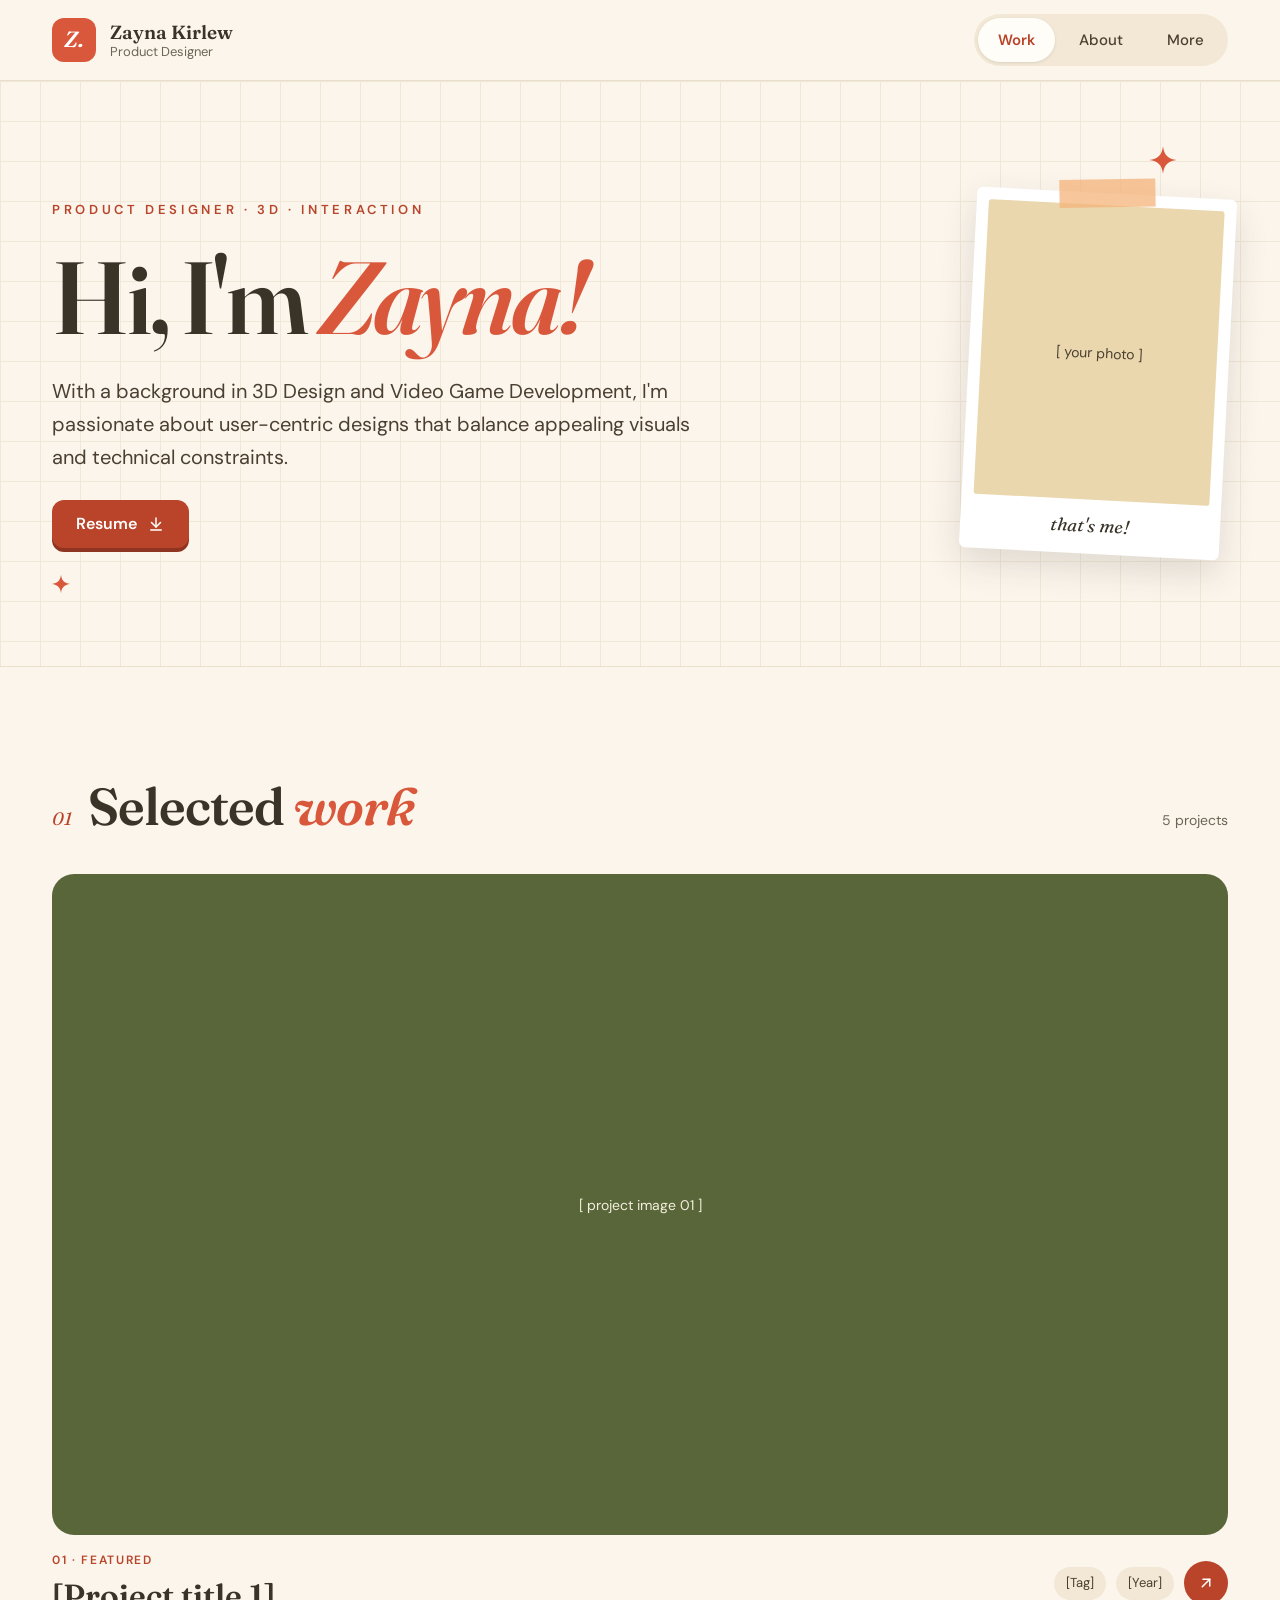
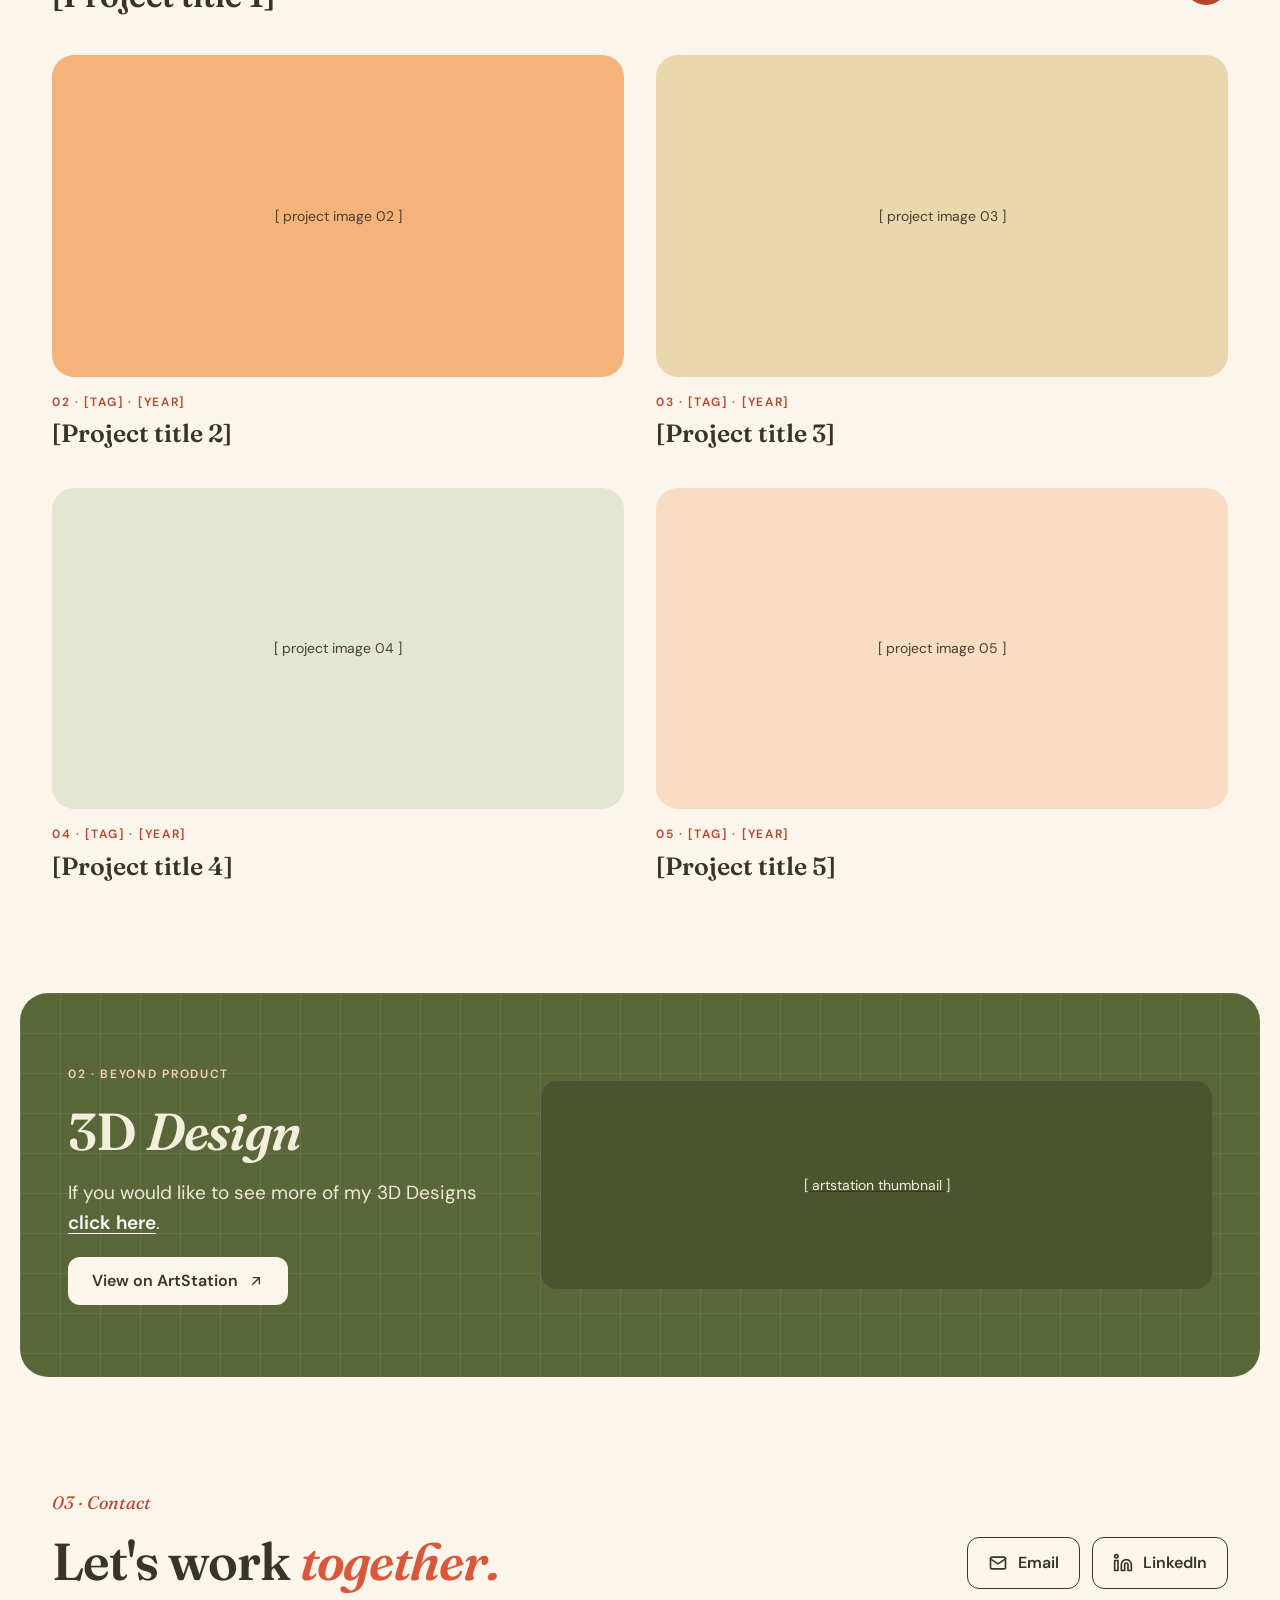
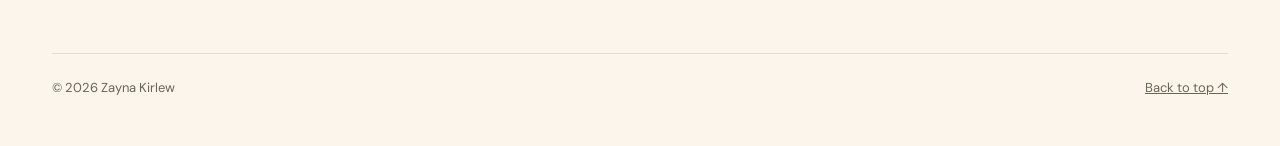
==== index.html @ 2c32fa51 "Add files via upload" ====
<!doctype html>
<html lang="en">
<head>
<meta charset="utf-8">
<meta name="viewport" content="width=device-width, initial-scale=1">
<title>Zayna Kirlew · Product Designer</title>
<meta name="description" content="Zayna Kirlew is a product designer with a background in 3D design and video game development, creating user-centric designs that balance appealing visuals and technical constraints.">
<meta property="og:title" content="Zayna Kirlew · Product Designer">
<meta property="og:description" content="User-centric product design with a 3D and game development background.">
<meta property="og:type" content="website">
<link rel="icon" href="assets/img/favicon.svg" type="image/svg+xml">
<link rel="preconnect" href="https://fonts.googleapis.com">
<link rel="preconnect" href="https://fonts.gstatic.com" crossorigin>
<link href="https://fonts.googleapis.com/css2?family=Fraunces:ital,opsz,wght@0,9..144,500;0,9..144,600;1,9..144,500;1,9..144,600&family=DM+Sans:wght@400;500;600;700&display=swap" rel="stylesheet">
<link rel="stylesheet" href="assets/css/style.css">
</head>
<body>
<a class="skip" href="#main">Skip to content</a>

<header class="site-header">
  <div class="wrap">
    <a class="brand" href="index.html" aria-label="Zayna Kirlew, home">
      <span class="brand-mark" aria-hidden="true">Z.</span>
      <span class="brand-text">
        <span class="brand-name">Zayna Kirlew</span>
        <span class="brand-role">Product Designer</span>
      </span>
    </a>
    <nav class="nav" aria-label="Main">
      <a href="index.html#work" aria-current="page">Work</a>
      <a href="about.html">About</a>
      <a href="index.html#more">More</a>
    </nav>
  </div>
</header>

<main id="main">

  <!-- ===== Hero ===== -->
  <section class="hero grid-bg" aria-label="Introduction">
    <svg class="sparkle" aria-hidden="true" width="30" height="30" viewBox="0 0 24 24" style="right:8%;top:64px"><path d="M12 1C12.8 8 16 11.2 23 12C16 12.8 12.8 16 12 23C11.2 16 8 12.8 1 12C8 11.2 11.2 8 12 1Z" fill="#D9573A"/></svg>
    <svg class="sparkle" aria-hidden="true" width="16" height="16" viewBox="0 0 24 24" style="right:12%;top:120px"><path d="M12 1C12.8 8 16 11.2 23 12C16 12.8 12.8 16 12 23C11.2 16 8 12.8 1 12C8 11.2 11.2 8 12 1Z" fill="#F4B37A"/></svg>
    <svg class="sparkle" aria-hidden="true" width="20" height="20" viewBox="0 0 24 24" style="left:4%;bottom:72px"><path d="M12 1C12.8 8 16 11.2 23 12C16 12.8 12.8 16 12 23C11.2 16 8 12.8 1 12C8 11.2 11.2 8 12 1Z" fill="#D9573A"/></svg>

    <div class="wrap">
      <div class="hero-text">
        <p class="kicker">Product Designer · 3D · Interaction</p>
        <h1>Hi, I'm <span class="accent">Zayna!</span></h1>
        <p class="lead">With a background in 3D Design and Video Game Development, I'm passionate about user-centric designs that balance appealing visuals and technical constraints.</p>
        <div>
          <a class="btn btn-primary" href="assets/Zayna-Kirlew-Resume.pdf" target="_blank" rel="noopener">
            Resume
            <svg aria-hidden="true" width="18" height="18" viewBox="0 0 24 24" fill="none" stroke="currentColor" stroke-width="2" stroke-linecap="round" stroke-linejoin="round"><path d="M12 4v12"/><path d="M6 10l6 6 6-6"/><path d="M5 20h14"/></svg>
          </a>
        </div>
      </div>

      <figure class="photo">
        <!-- REPLACE: <img src="assets/img/zayna.jpg" alt="Zayna Kirlew smiling"> -->
        <div class="ph" role="img" aria-label="Photo of Zayna (placeholder)">[ your photo ]</div>
        <figcaption>that's me!</figcaption>
      </figure>
    </div>
  </section>

  <!-- ===== Work ===== -->
  <section id="work" class="section wrap" aria-labelledby="work-title">
    <div class="section-head">
      <div class="title">
        <span class="num">01</span>
        <h2 id="work-title">Selected <span class="accent">work</span></h2>
      </div>
      <span class="count">5 projects</span>
    </div>

    <div class="projects">

      <a class="project featured" href="projects/project-1.html">
        <!-- REPLACE: <div class="thumb"><img src="assets/img/project-1/cover.jpg" alt=""></div> -->
        <div class="thumb ph bg-olive">[ project image 01 ]</div>
        <div class="project-row">
          <div class="meta">
            <span class="label">01 · Featured</span>
            <h3>[Project title 1]</h3>
          </div>
          <div class="chips">
            <span class="chip">[Tag]</span>
            <span class="chip">[Year]</span>
            <span class="arrow" aria-hidden="true"><svg width="18" height="18" viewBox="0 0 24 24" fill="none" stroke="currentColor" stroke-width="2" stroke-linecap="round" stroke-linejoin="round"><path d="M7 17L17 7"/><path d="M8 7h9v9"/></svg></span>
          </div>
        </div>
      </a>

      <a class="project" href="projects/project-2.html">
        <div class="thumb ph bg-peach">[ project image 02 ]</div>
        <div class="meta">
          <span class="label">02 · [Tag] · [Year]</span>
          <h3>[Project title 2]</h3>
        </div>
      </a>

      <a class="project" href="projects/project-3.html">
        <div class="thumb ph bg-sand">[ project image 03 ]</div>
        <div class="meta">
          <span class="label">03 · [Tag] · [Year]</span>
          <h3>[Project title 3]</h3>
        </div>
      </a>

      <a class="project" href="projects/project-4.html">
        <div class="thumb ph bg-sage">[ project image 04 ]</div>
        <div class="meta">
          <span class="label">04 · [Tag] · [Year]</span>
          <h3>[Project title 4]</h3>
        </div>
      </a>

      <a class="project" href="projects/project-5.html">
        <div class="thumb ph bg-peach-light">[ project image 05 ]</div>
        <div class="meta">
          <span class="label">05 · [Tag] · [Year]</span>
          <h3>[Project title 5]</h3>
        </div>
      </a>

    </div>
  </section>

  <!-- ===== 3D band ===== -->
  <section id="more" class="band-outer" aria-labelledby="more-title">
    <div class="band">
      <div class="band-text">
        <span class="label">02 · Beyond product</span>
        <h2 id="more-title" class="h2">3D <em>Design</em></h2>
        <p>If you would like to see more of my 3D Designs <a href="https://zkirlew.artstation.com" target="_blank" rel="noopener">click here</a>.</p>
        <a class="btn btn-light" href="https://zkirlew.artstation.com" target="_blank" rel="noopener" style="align-self:flex-start">
          View on ArtStation
          <svg aria-hidden="true" width="16" height="16" viewBox="0 0 24 24" fill="none" stroke="currentColor" stroke-width="2" stroke-linecap="round" stroke-linejoin="round"><path d="M7 17L17 7"/><path d="M8 7h9v9"/></svg>
        </a>
      </div>
      <a class="band-img" href="https://zkirlew.artstation.com" target="_blank" rel="noopener" aria-label="ArtStation portfolio">
        <!-- REPLACE: <img src="assets/img/artstation.png" alt="A selection of Zayna's 3D work"> -->
        <div class="ph">[ artstation thumbnail ]</div>
      </a>
    </div>
  </section>

</main>

<!-- ===== Footer / contact ===== -->
<footer id="contact" class="site-footer wrap">
  <div class="footer-top">
    <div style="display:flex;flex-direction:column;gap:16px">
      <span class="num">03 · Contact</span>
      <h2 class="h2">Let's work <span class="accent">together.</span></h2>
    </div>
    <div class="contact">
      <a class="btn btn-outline" href="mailto:zaynakirlew@gmail.com">
        <svg aria-hidden="true" width="20" height="20" viewBox="0 0 24 24" fill="none" stroke="currentColor" stroke-width="2" stroke-linecap="round" stroke-linejoin="round"><rect x="3" y="5" width="18" height="14" rx="2"/><path d="M3 7l9 6 9-6"/></svg>
        Email
      </a>
      <a class="btn btn-outline" href="https://www.linkedin.com/in/zkirlew/" target="_blank" rel="noopener">
        <svg aria-hidden="true" width="20" height="20" viewBox="0 0 24 24" fill="none" stroke="currentColor" stroke-width="2" stroke-linecap="round" stroke-linejoin="round"><path d="M16 8a6 6 0 0 1 6 6v7h-4v-7a2 2 0 0 0-4 0v7h-4v-7a6 6 0 0 1 6-6z"/><rect x="2" y="9" width="4" height="12"/><circle cx="4" cy="4" r="2"/></svg>
        LinkedIn
      </a>
    </div>
  </div>
  <div class="footer-bottom">
    <span>© <span data-year>2026</span> Zayna Kirlew</span>
    <a href="#main">Back to top ↑</a>
  </div>
</footer>

<script src="assets/js/main.js"></script>
</body>
</html>
---- assets/css/style.css ----
/* ==========================================================
   Zayna Kirlew — Portfolio
   Warm Journal theme
   ========================================================== */

:root {
  --cream: #FBF5EC;
  --paper: #FFFDF8;
  --grid: #F1E7D7;
  --line: #EADFCB;
  --chip: #F3E8D6;
  --ink: #3A3328;
  --body: #4A3F30;
  --muted: #6E6455;
  --coral: #D9573A;       /* large text & decoration */
  --coral-text: #B9442A;  /* small text & buttons (passes contrast) */
  --olive: #59663A;
  --olive-dark: #4A5530;
  --peach: #F4B37A;
  --peach-light: #F8DCC4;
  --sand: #EAD7AE;
  --sage-light: #E3E6D2;
  --on-olive: #F4EEDD;

  --serif: 'Fraunces', Georgia, serif;
  --sans: 'DM Sans', system-ui, -apple-system, sans-serif;
  --max: 1240px;
  --pad: clamp(16px, 4vw, 32px);
}

* { box-sizing: border-box; }
html { scroll-behavior: smooth; scroll-padding-top: 96px; }
body {
  margin: 0;
  background: var(--cream);
  color: var(--ink);
  font-family: var(--sans);
  font-size: 17px;
  line-height: 1.6;
  -webkit-font-smoothing: antialiased;
}
img { max-width: 100%; display: block; }
a { color: var(--ink); }
a:hover { color: var(--coral-text); }
:focus-visible { outline: 3px solid var(--coral-text); outline-offset: 3px; border-radius: 6px; }
em { font-style: italic; }

.wrap { max-width: var(--max); margin: 0 auto; padding-inline: var(--pad); }
.skip { position: absolute; left: -9999px; top: 8px; background: var(--ink); color: #fff; padding: 10px 16px; border-radius: 8px; z-index: 100; }
.skip:focus { left: 8px; color: #fff; }

/* ---------- Header ---------- */
.site-header {
  position: sticky; top: 0; z-index: 50;
  background: rgba(251, 245, 236, 0.92);
  backdrop-filter: blur(10px);
  -webkit-backdrop-filter: blur(10px);
  border-bottom: 1px solid var(--line);
}
.site-header .wrap {
  display: flex; flex-wrap: wrap; align-items: center; justify-content: space-between;
  gap: 12px 16px; padding-block: 14px;
}
.brand { display: flex; align-items: center; gap: 14px; text-decoration: none; }
.brand-mark {
  width: 44px; height: 44px; border-radius: 12px; background: var(--coral); color: #fff;
  display: flex; align-items: center; justify-content: center;
  font-family: var(--serif); font-style: italic; font-weight: 600; font-size: 22px;
}
.brand-text { display: flex; flex-direction: column; line-height: 1.2; }
.brand-name { font-family: var(--serif); font-size: 19px; font-weight: 600; color: var(--ink); }
.brand-role { font-size: 13px; color: var(--muted); }

.nav { display: flex; gap: 4px; padding: 4px; border-radius: 999px; background: var(--chip); }
.nav a {
  font-size: 15px; font-weight: 500; text-decoration: none; color: var(--body);
  padding: 10px 20px; border-radius: 999px; transition: background .2s, color .2s;
}
.nav a:hover { background: rgba(255, 253, 248, .6); color: var(--coral-text); }
.nav a[aria-current="page"] {
  background: var(--paper); color: var(--coral-text); font-weight: 600;
  box-shadow: 0 1px 3px rgba(58, 51, 40, .12);
}

/* ---------- Shared bits ---------- */
.grid-bg {
  background-color: var(--cream);
  background-image: linear-gradient(var(--grid) 1px, transparent 1px),
                    linear-gradient(90deg, var(--grid) 1px, transparent 1px);
  background-size: 40px 40px;
}
.kicker {
  font-size: 13px; font-weight: 600; letter-spacing: .28em; text-transform: uppercase;
  color: var(--coral-text); margin: 0;
}
.label {
  font-size: 12px; font-weight: 600; letter-spacing: .14em; text-transform: uppercase;
  color: var(--coral-text);
}
.num { font-family: var(--serif); font-style: italic; font-size: 18px; color: var(--coral-text); }
.accent { color: var(--coral); font-style: italic; }
.sparkle { position: absolute; pointer-events: none; }

.btn {
  display: inline-flex; align-items: center; gap: 10px; min-height: 48px; padding: 0 24px;
  border-radius: 12px; font-weight: 600; font-size: 16px; text-decoration: none;
  transition: transform .15s ease, box-shadow .15s ease, background .2s;
}
.btn svg { flex: none; }
.btn:hover { transform: translateY(-2px); }
.btn-primary { background: var(--coral-text); color: #fff; box-shadow: 0 4px 0 #8E3420; }
.btn-primary:hover { color: #fff; background: #A63D25; }
.btn-outline { border: 1.5px solid var(--ink); color: var(--ink); min-height: 52px; padding: 0 20px; }
.btn-outline:hover { background: var(--ink); color: var(--cream); }
.btn-light { background: var(--cream); color: var(--ink); }
.btn-light:hover { color: var(--coral-text); }

.chip { font-size: 13px; padding: 6px 12px; border-radius: 999px; background: var(--chip); color: var(--body); }

/* image placeholders — replace with <img> when real images arrive */
.ph {
  display: flex; align-items: center; justify-content: center; text-align: center;
  font-size: 14px; color: var(--body); padding: 16px;
}

/* ---------- Hero ---------- */
.hero { position: relative; overflow: hidden; border-bottom: 1px solid var(--line); }
.hero .wrap {
  position: relative; display: flex; flex-wrap: wrap; align-items: center;
  gap: 56px; padding-block: clamp(64px, 10vw, 112px);
}
.hero-text { flex: 999 1 520px; min-width: 0; display: flex; flex-direction: column; gap: 26px; }
.hero h1 {
  margin: 0; font-family: var(--serif); font-weight: 600;
  font-size: clamp(52px, 8vw, 104px); line-height: 1; letter-spacing: -.03em;
}
.hero p.lead { margin: 0; max-width: 640px; font-size: clamp(18px, 2vw, 20px); line-height: 1.65; color: var(--body); }

.photo {
  flex: 1 1 260px; max-width: 340px; margin: 0 auto; position: relative;
  background: #fff; padding: 12px 12px 54px; border-radius: 6px;
  box-shadow: 0 14px 34px rgba(58, 51, 40, .14);
  transform: rotate(3deg); transition: transform .3s ease;
}
.photo:hover { transform: rotate(0deg) scale(1.02); }
.photo img, .photo .ph { width: 100%; aspect-ratio: 4 / 5; object-fit: cover; border-radius: 3px; background: var(--sand); }
.photo figcaption {
  position: absolute; left: 0; right: 0; bottom: 14px; text-align: center;
  font-family: var(--serif); font-style: italic; font-size: 18px; color: var(--ink);
}
.photo::before {
  content: ""; position: absolute; left: 50%; top: -14px; width: 96px; height: 28px; margin-left: -48px;
  background: rgba(244, 179, 122, .75); transform: rotate(-4deg);
}

/* ---------- Section heads ---------- */
.section { padding-block: clamp(72px, 9vw, 112px); }
.section-head {
  display: flex; flex-wrap: wrap; align-items: baseline; justify-content: space-between;
  gap: 12px 16px; margin-bottom: 40px;
}
.section-head .title { display: flex; align-items: baseline; gap: 16px; }
.section-head h2, .h2 {
  margin: 0; font-family: var(--serif); font-weight: 600;
  font-size: clamp(34px, 4.5vw, 52px); line-height: 1.05; letter-spacing: -.02em;
}
.count { font-size: 14px; color: var(--muted); }

/* ---------- Project grid ---------- */
.projects { display: flex; flex-wrap: wrap; gap: 40px 32px; }
.project { flex: 1 1 440px; min-width: 0; display: flex; flex-direction: column; gap: 16px; text-decoration: none; color: var(--ink); }
.project.featured { flex-basis: 100%; }
.project .thumb {
  width: 100%; aspect-ratio: 980 / 551; border-radius: 22px; overflow: hidden; position: relative;
}
.project .thumb img { width: 100%; height: 100%; object-fit: cover; transition: transform .5s ease; }
.project:hover .thumb img { transform: scale(1.03); }
.project .thumb.ph { transition: transform .3s ease; }
.project:hover .thumb.ph { transform: translateY(-4px); }
.project h3 { margin: 0; font-family: var(--serif); font-weight: 600; font-size: 25px; line-height: 1.2; }
.project.featured h3 { font-size: clamp(26px, 3vw, 32px); }
.project .meta { display: flex; flex-direction: column; gap: 6px; }
.project-row { display: flex; flex-wrap: wrap; align-items: center; justify-content: space-between; gap: 12px; }
.project-row .chips { display: flex; align-items: center; gap: 10px; }
.arrow {
  width: 44px; height: 44px; border-radius: 999px; background: var(--coral-text); color: #fff;
  display: flex; align-items: center; justify-content: center; transition: transform .2s ease;
}
.project:hover .arrow { transform: rotate(45deg); }
.project:hover h3 { color: var(--coral-text); }

.bg-olive { background: var(--olive); color: var(--on-olive); }
.bg-peach { background: var(--peach); }
.bg-sand { background: var(--sand); }
.bg-sage { background: var(--sage-light); }
.bg-peach-light { background: var(--peach-light); }

/* ---------- 3D band ---------- */
.band-outer { padding-inline: clamp(8px, 2vw, 16px); }
.band {
  max-width: var(--max); margin: 0 auto; border-radius: 28px;
  background-color: var(--olive);
  background-image: linear-gradient(rgba(255,255,255,.07) 1px, transparent 1px),
                    linear-gradient(90deg, rgba(255,255,255,.07) 1px, transparent 1px);
  background-size: 40px 40px;
  color: var(--on-olive);
  padding: clamp(40px, 6vw, 72px) clamp(24px, 4vw, 48px);
  display: flex; flex-wrap: wrap; align-items: center; gap: 48px;
}
.band-text { flex: 1 1 320px; display: flex; flex-direction: column; gap: 20px; }
.band .label { color: #F8D3AE; }
.band p { margin: 0; font-size: 19px; line-height: 1.55; color: #EFE9D6; }
.band p a { color: #fff; font-weight: 600; text-underline-offset: 4px; }
.band-img { flex: 2 1 460px; min-width: 0; display: block; border-radius: 16px; overflow: hidden; }
.band-img img, .band-img .ph { width: 100%; aspect-ratio: 959 / 298; object-fit: cover; }
.band-img .ph { background: var(--olive-dark); color: var(--on-olive); }
.band-img img { transition: transform .5s ease; }
.band-img:hover img { transform: scale(1.03); }

/* ---------- Footer ---------- */
.site-footer { padding-block: clamp(80px, 9vw, 112px) 48px; }
.footer-top { display: flex; flex-wrap: wrap; align-items: flex-end; justify-content: space-between; gap: 32px; }
.footer-top .h2 { max-width: 640px; }
.contact { display: flex; flex-wrap: wrap; gap: 12px; }
.footer-bottom {
  display: flex; flex-wrap: wrap; justify-content: space-between; gap: 12px;
  margin-top: 64px; padding-top: 24px; border-top: 1px solid var(--line);
  font-size: 13px; color: var(--muted);
}
.footer-bottom a { color: var(--muted); }

/* ---------- About page ---------- */
.about-grid { display: flex; flex-wrap: wrap; gap: 56px; align-items: flex-start; }
.about-grid .photo { flex: 1 1 260px; margin: 0; }
.about-body { flex: 999 1 520px; min-width: 0; display: flex; flex-direction: column; gap: 22px; }
.about-body p { margin: 0; font-size: 19px; line-height: 1.7; color: var(--body); max-width: 680px; }
.cards { display: grid; grid-template-columns: repeat(auto-fit, minmax(min(100%, 260px), 1fr)); gap: 20px; }
.card { background: var(--paper); border: 1px solid var(--line); border-radius: 20px; padding: 28px; }
.card h3 { margin: 0 0 8px; font-family: var(--serif); font-weight: 600; font-size: 22px; }
.card p { margin: 0; color: var(--body); font-size: 16px; }
.pills { display: flex; flex-wrap: wrap; gap: 10px; }
.pill { padding: 10px 18px; border-radius: 999px; background: var(--paper); border: 1px solid var(--line); font-weight: 600; font-size: 14px; color: var(--olive); }

/* ---------- Case study ---------- */
.cs-hero { position: relative; overflow: hidden; border-bottom: 1px solid var(--line); }
.cs-hero .wrap { padding-block: clamp(48px, 7vw, 88px) clamp(40px, 6vw, 72px); display: flex; flex-direction: column; gap: 22px; }
.back { display: inline-flex; align-items: center; gap: 8px; font-weight: 600; font-size: 15px; text-decoration: none; color: var(--coral-text); align-self: flex-start; padding: 8px 0; }
.cs-hero h1 { margin: 0; font-family: var(--serif); font-weight: 600; font-size: clamp(40px, 6vw, 72px); line-height: 1.05; letter-spacing: -.02em; max-width: 900px; }
.cs-hero .lead { margin: 0; font-size: 20px; line-height: 1.6; color: var(--body); max-width: 720px; }
.facts { display: grid; grid-template-columns: repeat(auto-fit, minmax(min(100%, 180px), 1fr)); gap: 16px; margin-top: 12px; }
.fact { background: var(--paper); border: 1px solid var(--line); border-radius: 16px; padding: 16px 20px; }
.fact dt { font-size: 12px; font-weight: 600; letter-spacing: .14em; text-transform: uppercase; color: var(--coral-text); }
.fact dd { margin: 4px 0 0; font-weight: 600; }
.cs-cover { width: 100%; aspect-ratio: 16 / 9; border-radius: 24px; overflow: hidden; margin-top: clamp(40px, 6vw, 64px); }
.cs-cover img, .cs-cover.ph { width: 100%; height: 100%; object-fit: cover; }

.cs-body { display: flex; flex-direction: column; gap: clamp(56px, 7vw, 88px); padding-block: clamp(56px, 7vw, 88px); }
.cs-section { display: flex; flex-wrap: wrap; gap: 24px 56px; }
.cs-section > header { flex: 1 1 220px; display: flex; flex-direction: column; gap: 6px; }
.cs-section > header h2 { margin: 0; font-family: var(--serif); font-weight: 600; font-size: 32px; line-height: 1.1; }
.cs-section > .content { flex: 999 1 560px; min-width: 0; display: flex; flex-direction: column; gap: 18px; }
.cs-section p { margin: 0; font-size: 18px; line-height: 1.75; color: var(--body); }
.cs-section ul { margin: 0; padding-left: 22px; font-size: 18px; line-height: 1.75; color: var(--body); }
.cs-img { width: 100%; border-radius: 18px; overflow: hidden; }
.cs-img.ph { aspect-ratio: 16 / 9; }
.cs-img figcaption { font-size: 14px; color: var(--muted); padding-top: 10px; }
.results { display: grid; grid-template-columns: repeat(auto-fit, minmax(min(100%, 200px), 1fr)); gap: 16px; }
.result { background: var(--paper); border: 1px solid var(--line); border-radius: 18px; padding: 24px; }
.result strong { display: block; font-family: var(--serif); font-size: 40px; line-height: 1; color: var(--coral-text); font-weight: 600; }
.result span { display: block; margin-top: 8px; font-size: 15px; color: var(--muted); }

.next {
  display: flex; flex-wrap: wrap; justify-content: space-between; align-items: center; gap: 16px;
  padding: 32px; border-radius: 24px; background: var(--sand); text-decoration: none; color: var(--ink);
}
.next .h2 { font-size: clamp(26px, 3.4vw, 36px); }
.next:hover { color: var(--ink); }
.next:hover .arrow { transform: translateX(6px); }

/* ---------- Motion preferences ---------- */
@media (prefers-reduced-motion: reduce) {
  html { scroll-behavior: auto; }
  *, *::before, *::after { transition: none !important; }
}

/* ---------- Small screens ---------- */
@media (max-width: 640px) {
  .site-header .wrap { justify-content: center; }
  .nav a { padding: 10px 16px; }
  .photo { transform: rotate(2deg); max-width: 280px; }
  .project-row .chips .chip { display: none; }
}
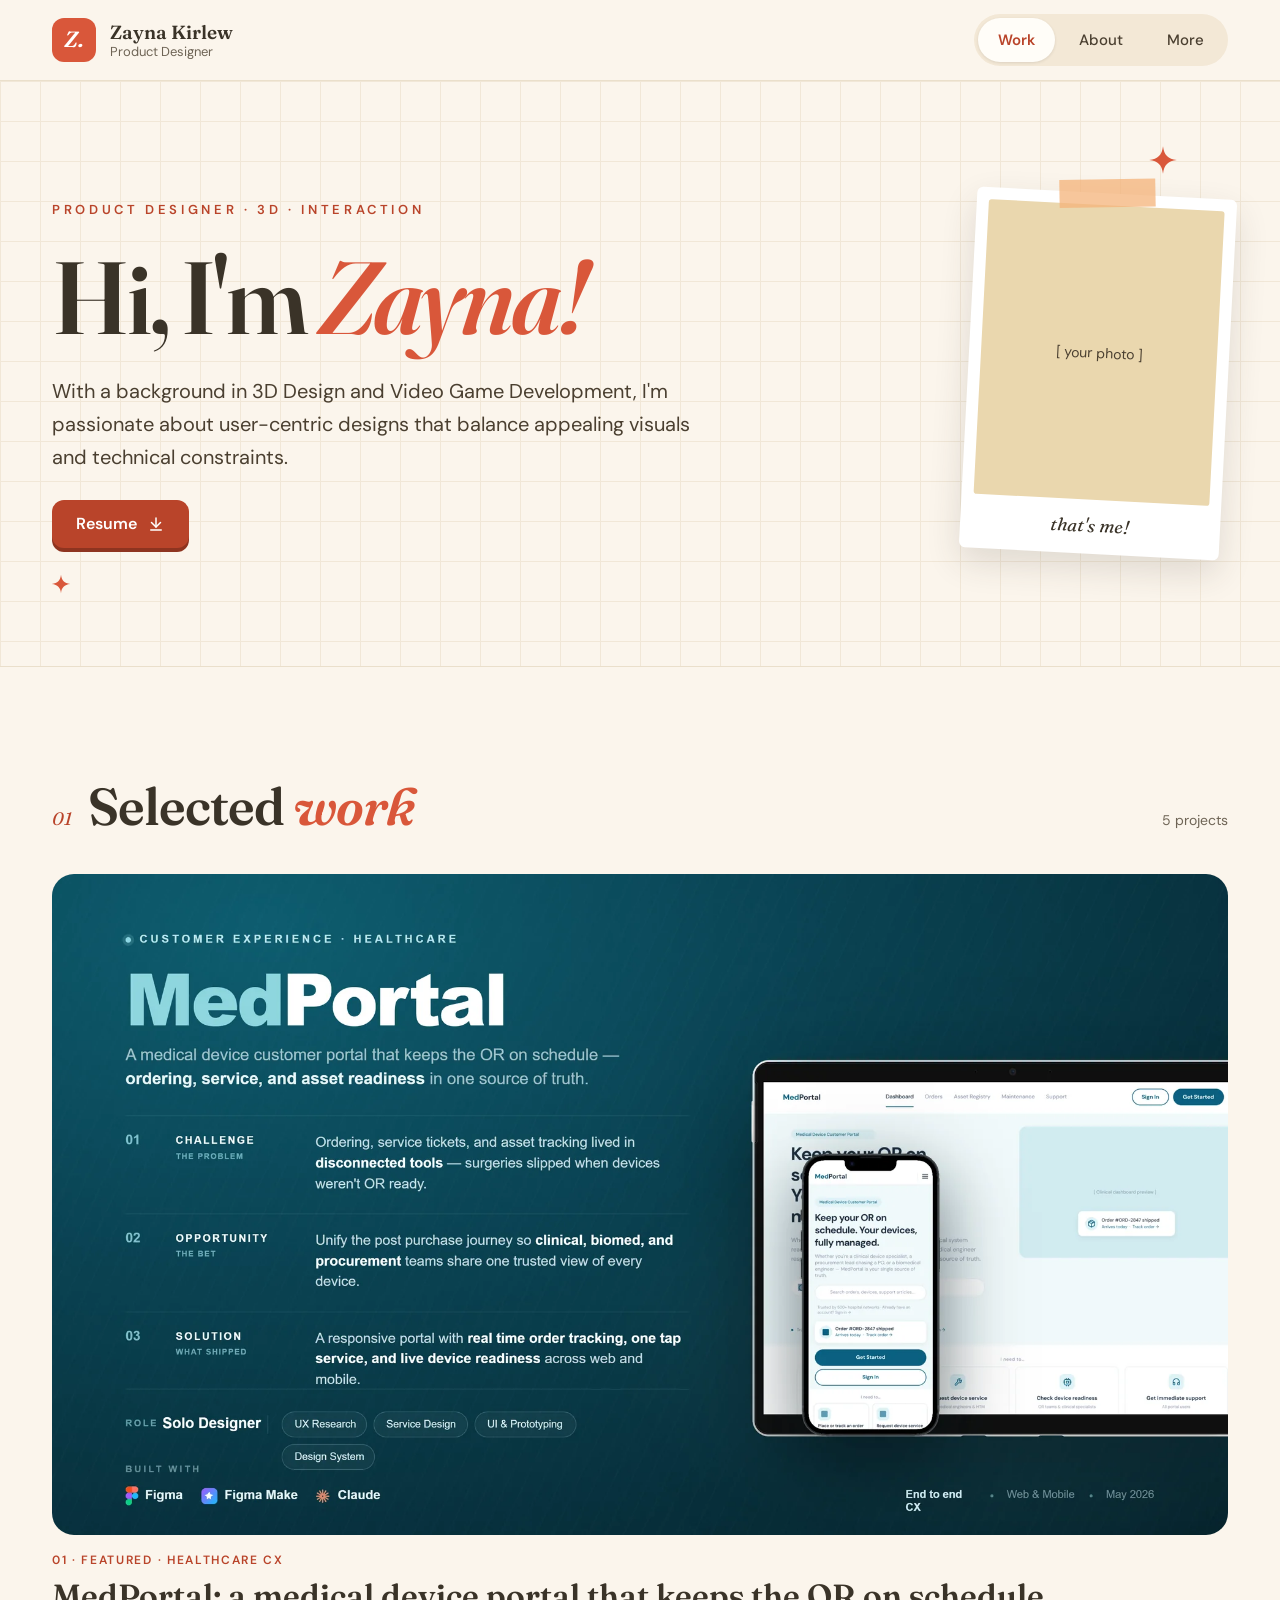
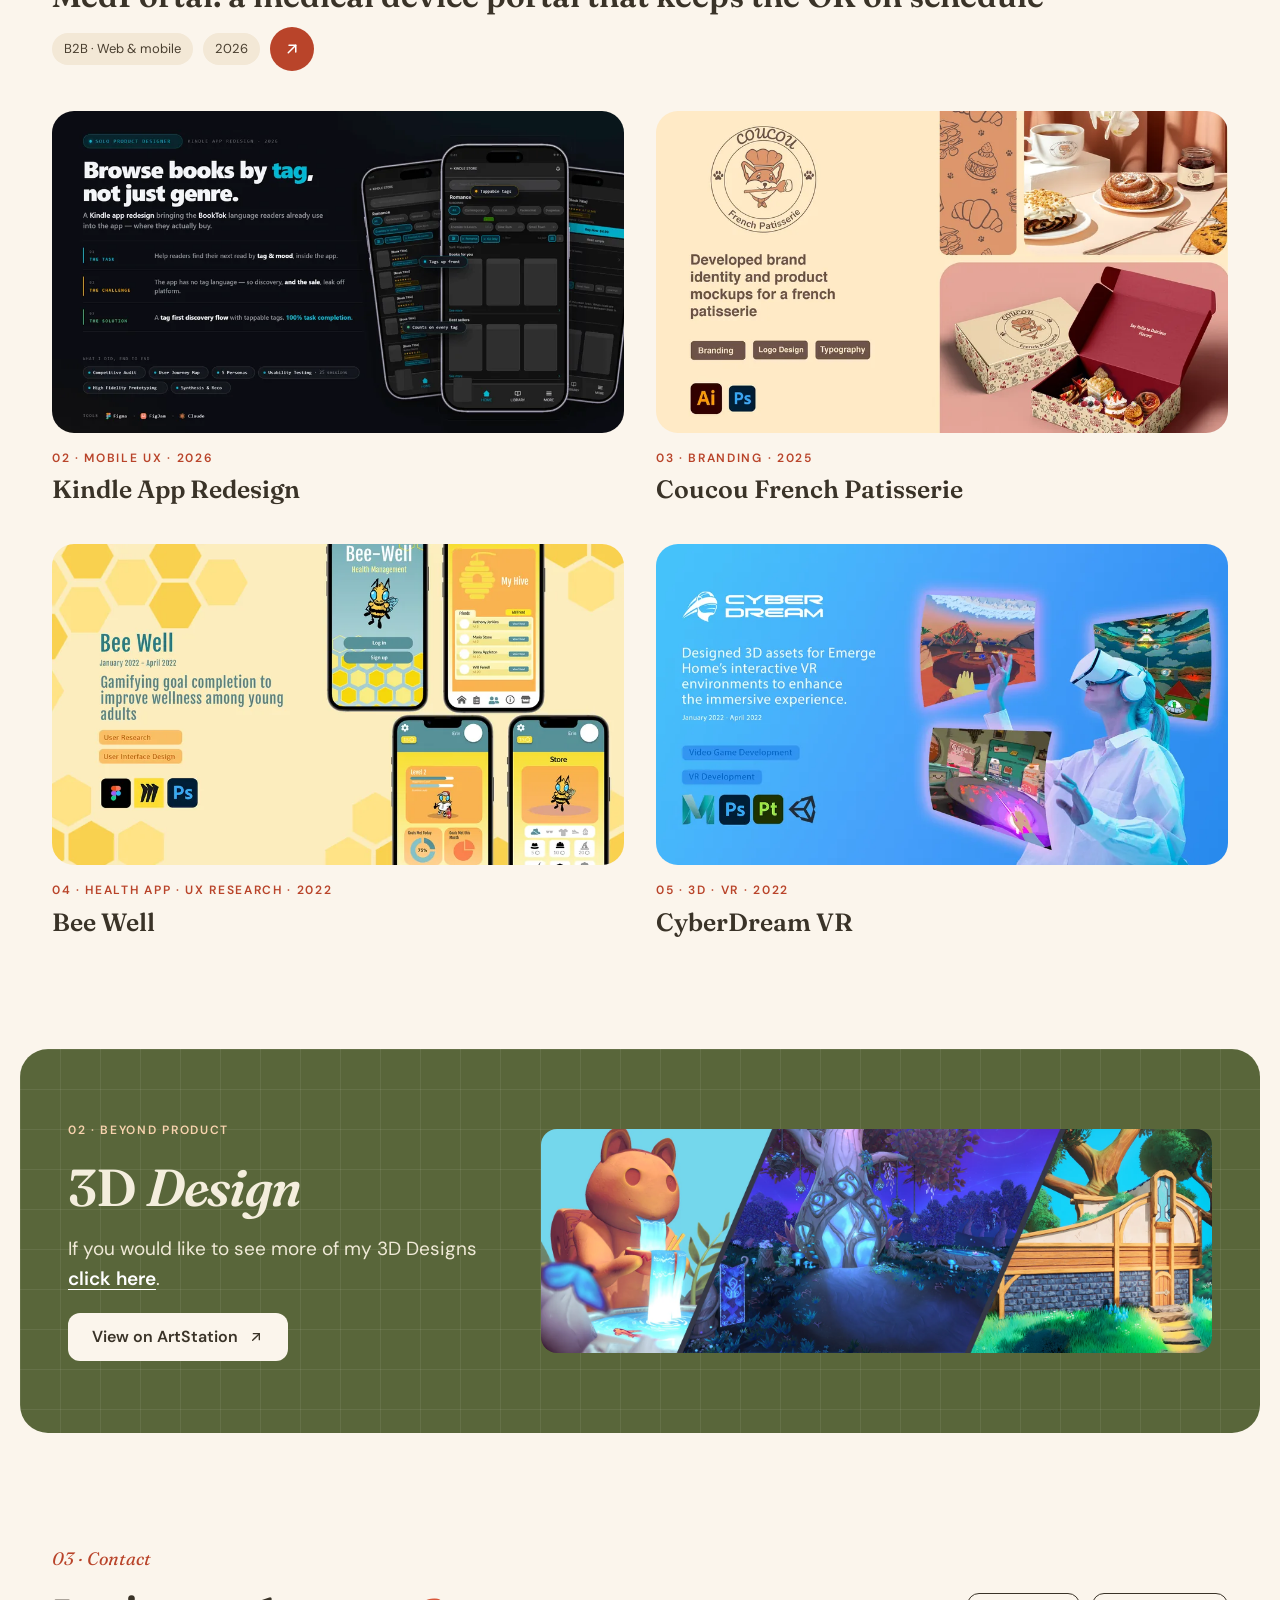
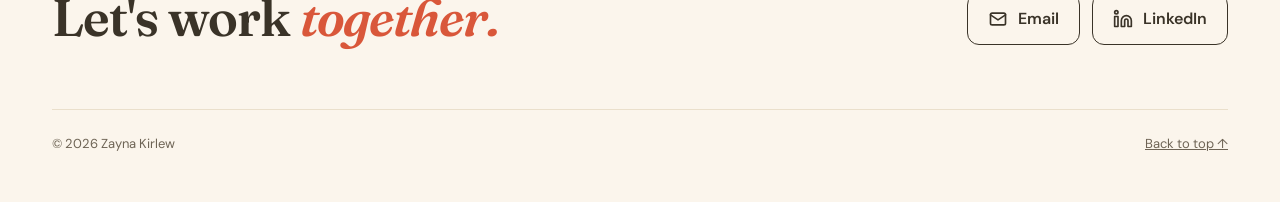
==== commit c11587a2: "Add files via upload" ====
--- a/index.html
+++ b/index.html
@@ -8,6 +8,8 @@
 <meta property="og:title" content="Zayna Kirlew · Product Designer">
 <meta property="og:description" content="User-centric product design with a 3D and game development background.">
 <meta property="og:type" content="website">
+<meta property="og:image" content="assets/img/og.jpg">
+<meta name="twitter:card" content="summary_large_image">
 <link rel="icon" href="assets/img/favicon.svg" type="image/svg+xml">
 <link rel="preconnect" href="https://fonts.googleapis.com">
 <link rel="preconnect" href="https://fonts.gstatic.com" crossorigin>
@@ -75,51 +77,50 @@
 
     <div class="projects">
 
-      <a class="project featured" href="projects/project-1.html">
-        <!-- REPLACE: <div class="thumb"><img src="assets/img/project-1/cover.jpg" alt=""></div> -->
-        <div class="thumb ph bg-olive">[ project image 01 ]</div>
+      <a class="project featured" href="projects/medportal.html">
+        <div class="thumb"><img src="assets/img/covers/medportal.webp" alt="MedPortal case study cover showing the portal on laptop and phone" width="1920" height="1080"></div>
         <div class="project-row">
           <div class="meta">
-            <span class="label">01 · Featured</span>
-            <h3>[Project title 1]</h3>
+            <span class="label">01 · Featured · Healthcare CX</span>
+            <h3>MedPortal: a medical device portal that keeps the OR on schedule</h3>
           </div>
           <div class="chips">
-            <span class="chip">[Tag]</span>
-            <span class="chip">[Year]</span>
+            <span class="chip">B2B · Web &amp; mobile</span>
+            <span class="chip">2026</span>
             <span class="arrow" aria-hidden="true"><svg width="18" height="18" viewBox="0 0 24 24" fill="none" stroke="currentColor" stroke-width="2" stroke-linecap="round" stroke-linejoin="round"><path d="M7 17L17 7"/><path d="M8 7h9v9"/></svg></span>
           </div>
         </div>
       </a>
 
-      <a class="project" href="projects/project-2.html">
-        <div class="thumb ph bg-peach">[ project image 02 ]</div>
+      <a class="project" href="projects/kindle.html">
+        <div class="thumb"><img src="assets/img/covers/kindle-sm.webp" alt="Kindle app redesign cover with tag-based browsing screens" width="960" height="540" loading="lazy"></div>
         <div class="meta">
-          <span class="label">02 · [Tag] · [Year]</span>
-          <h3>[Project title 2]</h3>
+          <span class="label">02 · Mobile UX · 2026</span>
+          <h3>Kindle App Redesign</h3>
         </div>
       </a>
 
-      <a class="project" href="projects/project-3.html">
-        <div class="thumb ph bg-sand">[ project image 03 ]</div>
+      <a class="project" href="projects/coucou.html">
+        <div class="thumb"><img src="assets/img/covers/coucou-sm.webp" alt="Coucou patisserie branding with Shiba Inu chef logo and pastry box" width="960" height="540" loading="lazy"></div>
         <div class="meta">
-          <span class="label">03 · [Tag] · [Year]</span>
-          <h3>[Project title 3]</h3>
+          <span class="label">03 · Branding · 2025</span>
+          <h3>Coucou French Patisserie</h3>
         </div>
       </a>
 
-      <a class="project" href="projects/project-4.html">
-        <div class="thumb ph bg-sage">[ project image 04 ]</div>
+      <a class="project" href="projects/bee-well.html">
+        <div class="thumb"><img src="assets/img/covers/beewell-sm.webp" alt="Bee Well health app screens with bee mascot and honeycomb theme" width="960" height="540" loading="lazy"></div>
         <div class="meta">
-          <span class="label">04 · [Tag] · [Year]</span>
-          <h3>[Project title 4]</h3>
+          <span class="label">04 · Health app · UX research · 2022</span>
+          <h3>Bee Well</h3>
         </div>
       </a>
 
-      <a class="project" href="projects/project-5.html">
-        <div class="thumb ph bg-peach-light">[ project image 05 ]</div>
+      <a class="project" href="projects/cyberdream.html">
+        <div class="thumb"><img src="assets/img/covers/cyberdream-sm.webp" alt="CyberDream VR environments floating around a person wearing a VR headset" width="960" height="540" loading="lazy"></div>
         <div class="meta">
-          <span class="label">05 · [Tag] · [Year]</span>
-          <h3>[Project title 5]</h3>
+          <span class="label">05 · 3D · VR · 2022</span>
+          <h3>CyberDream VR</h3>
         </div>
       </a>
 
@@ -139,8 +140,7 @@
         </a>
       </div>
       <a class="band-img" href="https://zkirlew.artstation.com" target="_blank" rel="noopener" aria-label="ArtStation portfolio">
-        <!-- REPLACE: <img src="assets/img/artstation.png" alt="A selection of Zayna's 3D work"> -->
-        <div class="ph">[ artstation thumbnail ]</div>
+        <img src="assets/img/covers/artstation.webp" alt="Three stylised 3D scenes: a squirrel fountain, a glowing forest tree, and a timber cottage" width="1920" height="640" loading="lazy">
       </a>
     </div>
   </section>
--- a/assets/css/style.css
+++ b/assets/css/style.css
@@ -212,7 +212,7 @@
 .band p { margin: 0; font-size: 19px; line-height: 1.55; color: #EFE9D6; }
 .band p a { color: #fff; font-weight: 600; text-underline-offset: 4px; }
 .band-img { flex: 2 1 460px; min-width: 0; display: block; border-radius: 16px; overflow: hidden; }
-.band-img img, .band-img .ph { width: 100%; aspect-ratio: 959 / 298; object-fit: cover; }
+.band-img img, .band-img .ph { width: 100%; height: auto; aspect-ratio: 3 / 1; object-fit: cover; }
 .band-img .ph { background: var(--olive-dark); color: var(--on-olive); }
 .band-img img { transition: transform .5s ease; }
 .band-img:hover img { transform: scale(1.03); }
@@ -251,7 +251,7 @@
 .fact { background: var(--paper); border: 1px solid var(--line); border-radius: 16px; padding: 16px 20px; }
 .fact dt { font-size: 12px; font-weight: 600; letter-spacing: .14em; text-transform: uppercase; color: var(--coral-text); }
 .fact dd { margin: 4px 0 0; font-weight: 600; }
-.cs-cover { width: 100%; aspect-ratio: 16 / 9; border-radius: 24px; overflow: hidden; margin-top: clamp(40px, 6vw, 64px); }
+.cs-cover { width: 100%; aspect-ratio: 16 / 9; border-radius: 24px; overflow: hidden; margin: clamp(28px, 4vw, 44px) 0 0; box-shadow: 0 18px 40px rgba(58, 51, 40, .14); }
 .cs-cover img, .cs-cover.ph { width: 100%; height: 100%; object-fit: cover; }
 
 .cs-body { display: flex; flex-direction: column; gap: clamp(56px, 7vw, 88px); padding-block: clamp(56px, 7vw, 88px); }
@@ -277,6 +277,50 @@
 .next:hover { color: var(--ink); }
 .next:hover .arrow { transform: translateX(6px); }
 
+.cs-section h3 { margin: 0; font-family: var(--serif); font-weight: 600; font-size: 22px; line-height: 1.25; }
+.cs-section .sub { font-family: var(--serif); font-style: italic; font-size: 24px; line-height: 1.35; color: var(--ink); }
+.cs-img img { width: 100%; height: auto; border-radius: 18px; }
+
+.points { display: flex; flex-direction: column; gap: 0; }
+.point { display: flex; gap: 20px; padding: 22px 0; border-top: 1px solid var(--line); }
+.point:last-child { border-bottom: 1px solid var(--line); }
+.point .n { font-family: var(--serif); font-style: italic; font-size: 20px; color: var(--coral-text); flex: none; width: 32px; }
+.point div { display: flex; flex-direction: column; gap: 6px; }
+.point p { font-size: 17px; }
+
+.quote {
+  margin: 0; padding: 28px 32px; border-radius: 20px; background: var(--paper); border: 1px solid var(--line);
+  position: relative;
+}
+.quote p { font-family: var(--serif); font-style: italic; font-size: 21px; line-height: 1.5; color: var(--ink); }
+.quote::before {
+  content: "\201C"; position: absolute; top: -18px; left: 24px; font-family: var(--serif);
+  font-size: 72px; line-height: 1; color: var(--coral);
+}
+.quote cite { display: block; margin-top: 10px; font-style: normal; font-size: 13px; font-weight: 600; letter-spacing: .14em; text-transform: uppercase; color: var(--coral-text); }
+
+.decision { display: flex; flex-direction: column; gap: 14px; padding: 28px; border-radius: 20px; background: var(--paper); border: 1px solid var(--line); }
+.decision p { font-size: 17px; }
+
+.persona { display: flex; flex-direction: column; gap: 10px; }
+.persona .avatar {
+  width: 52px; height: 52px; border-radius: 999px; display: flex; align-items: center; justify-content: center;
+  font-weight: 700; font-size: 16px; background: var(--sand); color: var(--ink);
+}
+.persona .role { font-size: 14px; color: var(--muted); }
+.card dl { margin: 10px 0 0; display: flex; flex-direction: column; gap: 8px; font-size: 15px; }
+.card dt { font-size: 12px; font-weight: 600; letter-spacing: .14em; text-transform: uppercase; color: var(--coral-text); }
+.card dd { margin: 0; color: var(--body); }
+
+.callout { padding: 28px 32px; border-radius: 20px; background: var(--olive); color: var(--on-olive); display: flex; flex-direction: column; gap: 10px; }
+.callout .label { color: #F8D3AE; }
+.callout p { color: #EFE9D6; font-size: 18px; }
+.callout h3 { color: #fff; }
+
+.note { font-size: 14px; line-height: 1.6; color: var(--muted); }
+.swatches { display: flex; flex-wrap: wrap; gap: 10px; }
+.swatches .pill { color: var(--ink); }
+
 /* ---------- Motion preferences ---------- */
 @media (prefers-reduced-motion: reduce) {
   html { scroll-behavior: auto; }
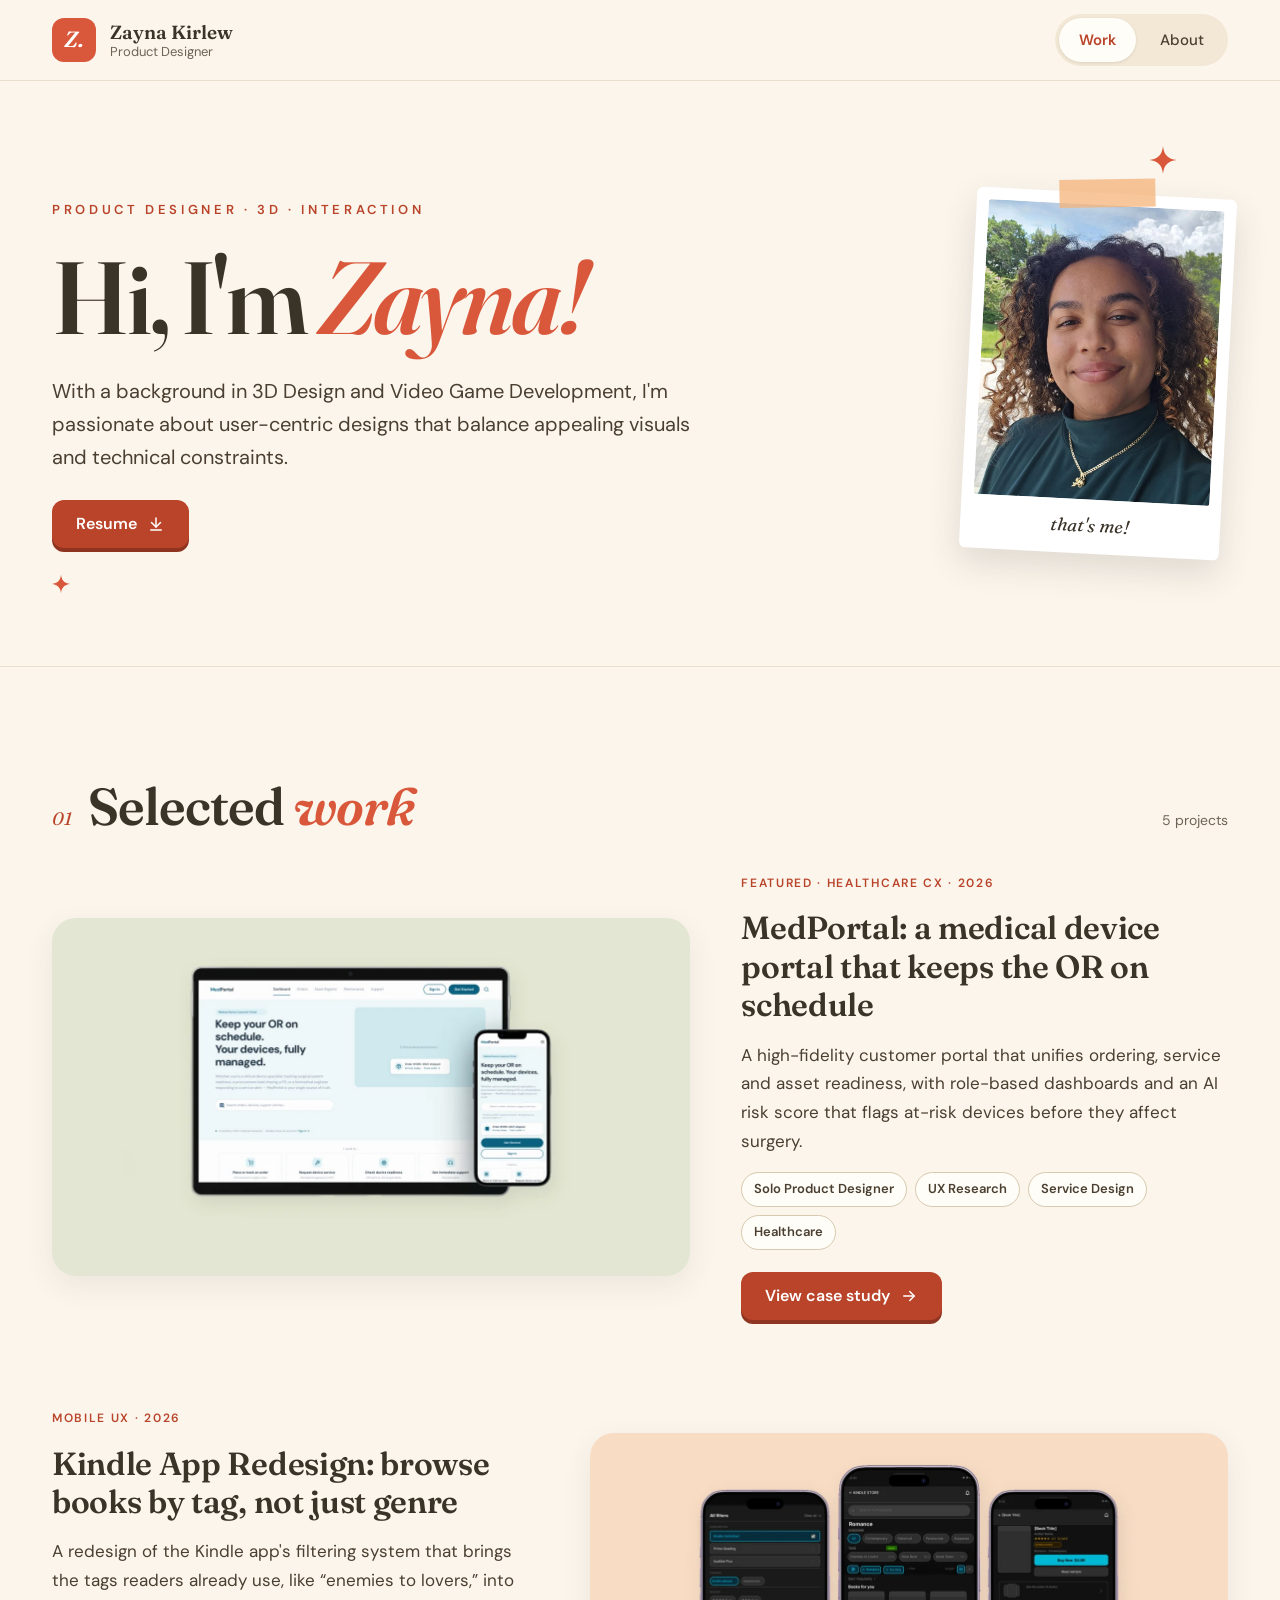
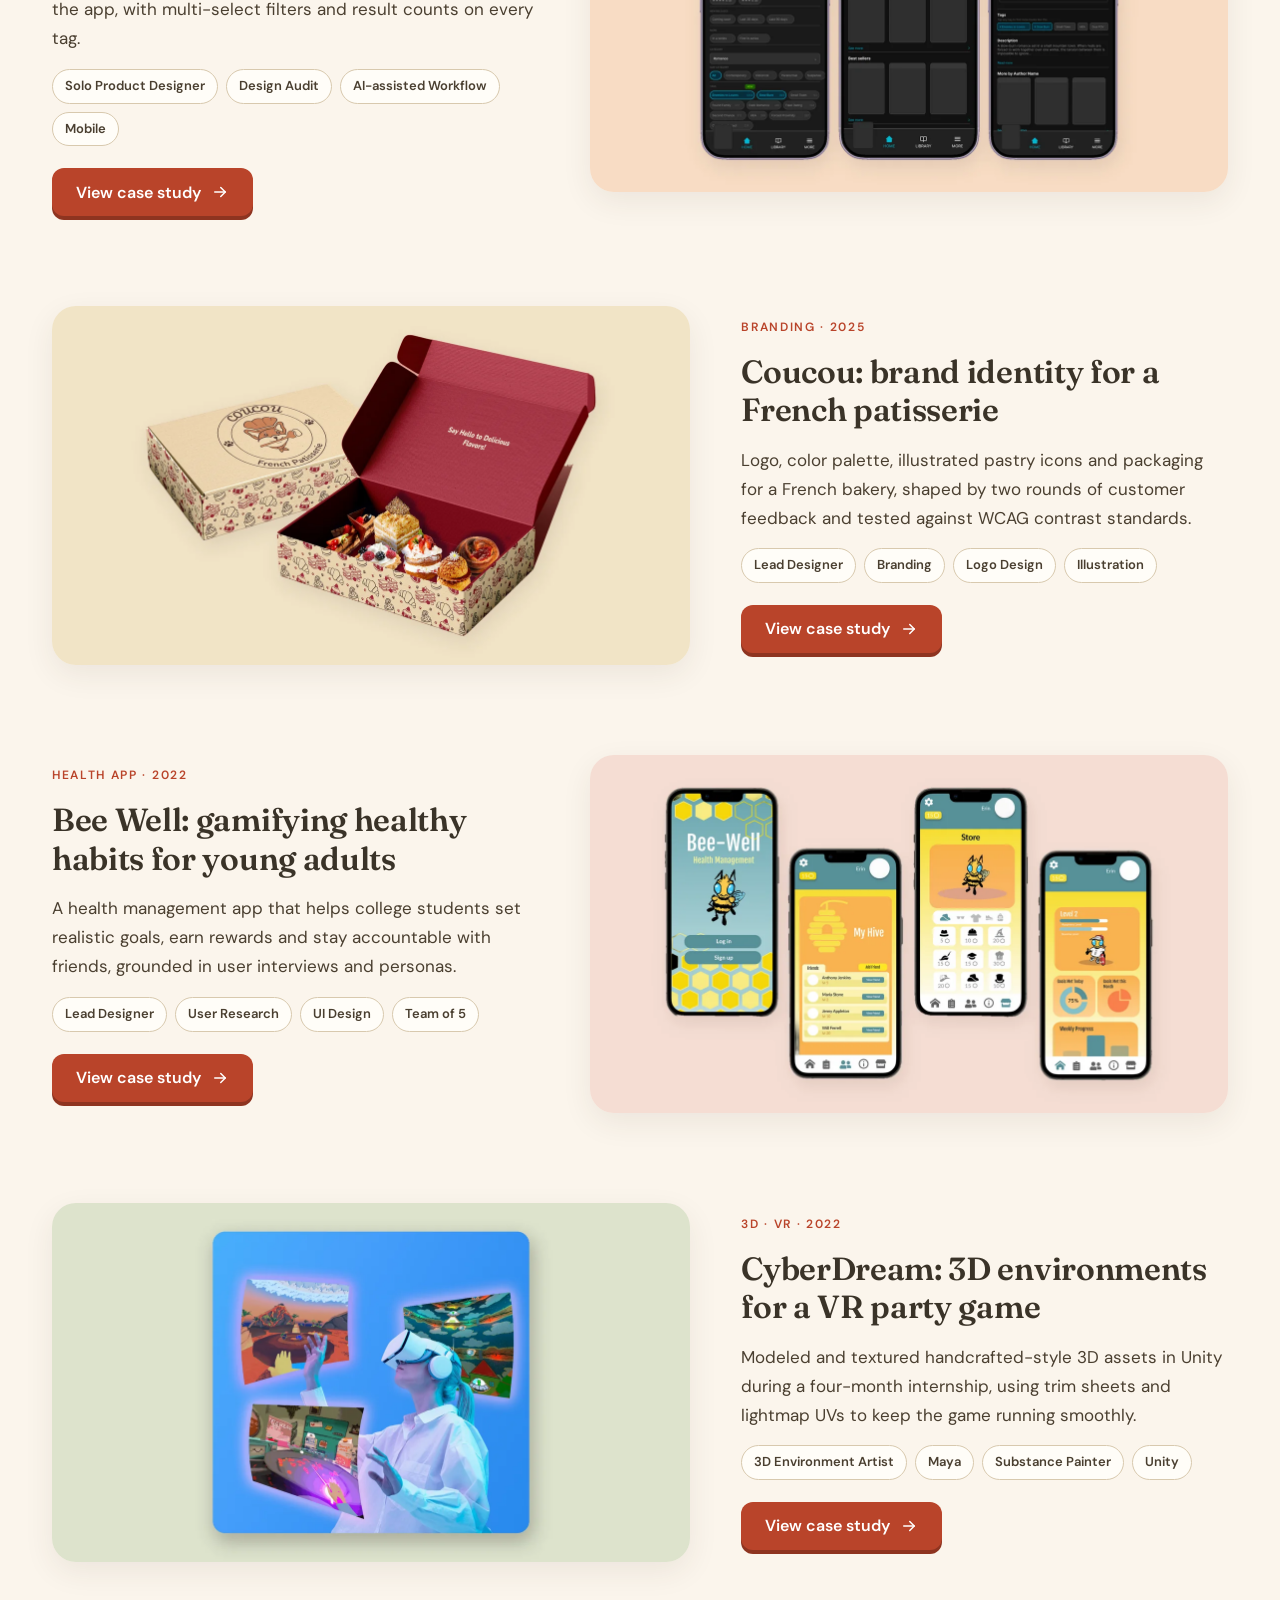
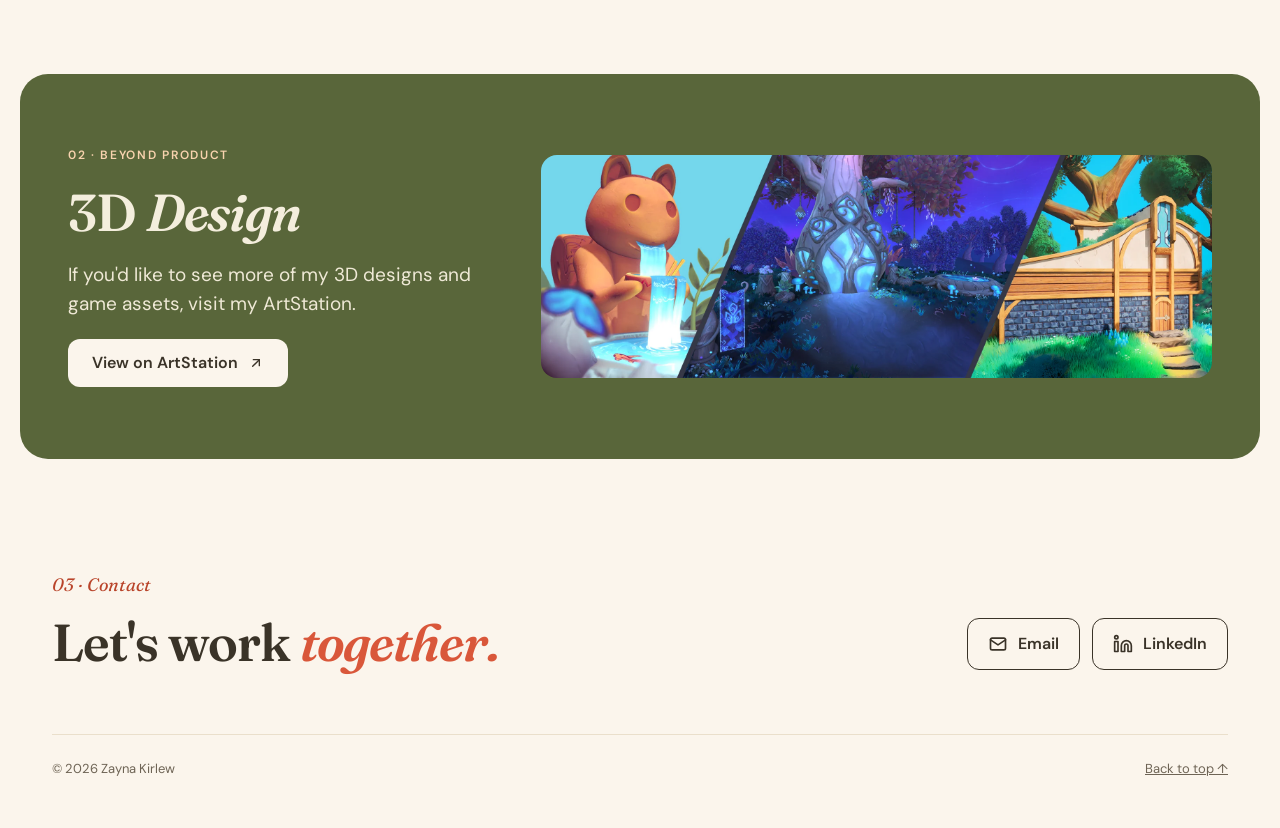
==== commit f4e0decf: "Add files via upload" ====
--- a/index.html
+++ b/index.html
@@ -31,7 +31,6 @@
     <nav class="nav" aria-label="Main">
       <a href="index.html#work" aria-current="page">Work</a>
       <a href="about.html">About</a>
-      <a href="index.html#more">More</a>
     </nav>
   </div>
 </header>
@@ -39,7 +38,7 @@
 <main id="main">
 
   <!-- ===== Hero ===== -->
-  <section class="hero grid-bg" aria-label="Introduction">
+  <section class="hero" aria-label="Introduction">
     <svg class="sparkle" aria-hidden="true" width="30" height="30" viewBox="0 0 24 24" style="right:8%;top:64px"><path d="M12 1C12.8 8 16 11.2 23 12C16 12.8 12.8 16 12 23C11.2 16 8 12.8 1 12C8 11.2 11.2 8 12 1Z" fill="#D9573A"/></svg>
     <svg class="sparkle" aria-hidden="true" width="16" height="16" viewBox="0 0 24 24" style="right:12%;top:120px"><path d="M12 1C12.8 8 16 11.2 23 12C16 12.8 12.8 16 12 23C11.2 16 8 12.8 1 12C8 11.2 11.2 8 12 1Z" fill="#F4B37A"/></svg>
     <svg class="sparkle" aria-hidden="true" width="20" height="20" viewBox="0 0 24 24" style="left:4%;bottom:72px"><path d="M12 1C12.8 8 16 11.2 23 12C16 12.8 12.8 16 12 23C11.2 16 8 12.8 1 12C8 11.2 11.2 8 12 1Z" fill="#D9573A"/></svg>
@@ -58,8 +57,7 @@
       </div>
 
       <figure class="photo">
-        <!-- REPLACE: <img src="assets/img/zayna.jpg" alt="Zayna Kirlew smiling"> -->
-        <div class="ph" role="img" aria-label="Photo of Zayna (placeholder)">[ your photo ]</div>
+        <img src="assets/img/zayna.webp" alt="Zayna Kirlew smiling, with curly hair and a green top" width="800" height="1000">
         <figcaption>that's me!</figcaption>
       </figure>
     </div>
@@ -75,55 +73,67 @@
       <span class="count">5 projects</span>
     </div>
 
-    <div class="projects">
-
-      <a class="project featured" href="projects/medportal.html">
-        <div class="thumb"><img src="assets/img/covers/medportal.webp" alt="MedPortal case study cover showing the portal on laptop and phone" width="1920" height="1080"></div>
-        <div class="project-row">
-          <div class="meta">
-            <span class="label">01 · Featured · Healthcare CX</span>
-            <h3>MedPortal: a medical device portal that keeps the OR on schedule</h3>
-          </div>
-          <div class="chips">
-            <span class="chip">B2B · Web &amp; mobile</span>
-            <span class="chip">2026</span>
-            <span class="arrow" aria-hidden="true"><svg width="18" height="18" viewBox="0 0 24 24" fill="none" stroke="currentColor" stroke-width="2" stroke-linecap="round" stroke-linejoin="round"><path d="M7 17L17 7"/><path d="M8 7h9v9"/></svg></span>
-          </div>
+    <div class="work-list">
+      <article class="work-row">
+        <a class="work-media" href="projects/medportal.html" tabindex="-1" aria-hidden="true">
+          <img src="assets/img/thumbs/medportal-sm.webp" alt="" width="1280" height="720">
+        </a>
+        <div class="work-text">
+          <span class="label">Featured · Healthcare CX · 2026</span>
+          <h3><a href="projects/medportal.html">MedPortal: a medical device portal that keeps the OR on schedule</a></h3>
+          <p>A high-fidelity customer portal that unifies ordering, service and asset readiness, with role-based dashboards and an AI risk score that flags at-risk devices before they affect surgery.</p>
+          <ul class="tags" aria-label="Project tags"><li>Solo Product Designer</li><li>UX Research</li><li>Service Design</li><li>Healthcare</li></ul>
+          <a class="btn btn-primary" href="projects/medportal.html">View case study <svg aria-hidden="true" width="18" height="18" viewBox="0 0 24 24" fill="none" stroke="currentColor" stroke-width="2" stroke-linecap="round" stroke-linejoin="round"><path d="M5 12h14"/><path d="M13 6l6 6-6 6"/></svg></a>
         </div>
-      </a>
-
-      <a class="project" href="projects/kindle.html">
-        <div class="thumb"><img src="assets/img/covers/kindle-sm.webp" alt="Kindle app redesign cover with tag-based browsing screens" width="960" height="540" loading="lazy"></div>
-        <div class="meta">
-          <span class="label">02 · Mobile UX · 2026</span>
-          <h3>Kindle App Redesign</h3>
+      </article>
+      <article class="work-row">
+        <a class="work-media" href="projects/kindle.html" tabindex="-1" aria-hidden="true">
+          <img src="assets/img/thumbs/kindle-sm.webp" alt="" width="1280" height="720" loading="lazy">
+        </a>
+        <div class="work-text">
+          <span class="label">Mobile UX · 2026</span>
+          <h3><a href="projects/kindle.html">Kindle App Redesign: browse books by tag, not just genre</a></h3>
+          <p>A redesign of the Kindle app's filtering system that brings the tags readers already use, like “enemies to lovers,” into the app, with multi-select filters and result counts on every tag.</p>
+          <ul class="tags" aria-label="Project tags"><li>Solo Product Designer</li><li>Design Audit</li><li>AI-assisted Workflow</li><li>Mobile</li></ul>
+          <a class="btn btn-primary" href="projects/kindle.html">View case study <svg aria-hidden="true" width="18" height="18" viewBox="0 0 24 24" fill="none" stroke="currentColor" stroke-width="2" stroke-linecap="round" stroke-linejoin="round"><path d="M5 12h14"/><path d="M13 6l6 6-6 6"/></svg></a>
         </div>
-      </a>
-
-      <a class="project" href="projects/coucou.html">
-        <div class="thumb"><img src="assets/img/covers/coucou-sm.webp" alt="Coucou patisserie branding with Shiba Inu chef logo and pastry box" width="960" height="540" loading="lazy"></div>
-        <div class="meta">
-          <span class="label">03 · Branding · 2025</span>
-          <h3>Coucou French Patisserie</h3>
+      </article>
+      <article class="work-row">
+        <a class="work-media" href="projects/coucou.html" tabindex="-1" aria-hidden="true">
+          <img src="assets/img/thumbs/coucou-sm.webp" alt="" width="1280" height="720" loading="lazy">
+        </a>
+        <div class="work-text">
+          <span class="label">Branding · 2025</span>
+          <h3><a href="projects/coucou.html">Coucou: brand identity for a French patisserie</a></h3>
+          <p>Logo, color palette, illustrated pastry icons and packaging for a French bakery, shaped by two rounds of customer feedback and tested against WCAG contrast standards.</p>
+          <ul class="tags" aria-label="Project tags"><li>Lead Designer</li><li>Branding</li><li>Logo Design</li><li>Illustration</li></ul>
+          <a class="btn btn-primary" href="projects/coucou.html">View case study <svg aria-hidden="true" width="18" height="18" viewBox="0 0 24 24" fill="none" stroke="currentColor" stroke-width="2" stroke-linecap="round" stroke-linejoin="round"><path d="M5 12h14"/><path d="M13 6l6 6-6 6"/></svg></a>
         </div>
-      </a>
-
-      <a class="project" href="projects/bee-well.html">
-        <div class="thumb"><img src="assets/img/covers/beewell-sm.webp" alt="Bee Well health app screens with bee mascot and honeycomb theme" width="960" height="540" loading="lazy"></div>
-        <div class="meta">
-          <span class="label">04 · Health app · UX research · 2022</span>
-          <h3>Bee Well</h3>
+      </article>
+      <article class="work-row">
+        <a class="work-media" href="projects/bee-well.html" tabindex="-1" aria-hidden="true">
+          <img src="assets/img/thumbs/beewell-sm.webp" alt="" width="1280" height="720" loading="lazy">
+        </a>
+        <div class="work-text">
+          <span class="label">Health app · 2022</span>
+          <h3><a href="projects/bee-well.html">Bee Well: gamifying healthy habits for young adults</a></h3>
+          <p>A health management app that helps college students set realistic goals, earn rewards and stay accountable with friends, grounded in user interviews and personas.</p>
+          <ul class="tags" aria-label="Project tags"><li>Lead Designer</li><li>User Research</li><li>UI Design</li><li>Team of 5</li></ul>
+          <a class="btn btn-primary" href="projects/bee-well.html">View case study <svg aria-hidden="true" width="18" height="18" viewBox="0 0 24 24" fill="none" stroke="currentColor" stroke-width="2" stroke-linecap="round" stroke-linejoin="round"><path d="M5 12h14"/><path d="M13 6l6 6-6 6"/></svg></a>
         </div>
-      </a>
-
-      <a class="project" href="projects/cyberdream.html">
-        <div class="thumb"><img src="assets/img/covers/cyberdream-sm.webp" alt="CyberDream VR environments floating around a person wearing a VR headset" width="960" height="540" loading="lazy"></div>
-        <div class="meta">
-          <span class="label">05 · 3D · VR · 2022</span>
-          <h3>CyberDream VR</h3>
+      </article>
+      <article class="work-row">
+        <a class="work-media" href="projects/cyberdream.html" tabindex="-1" aria-hidden="true">
+          <img src="assets/img/thumbs/cyberdream-sm.webp" alt="" width="1280" height="720" loading="lazy">
+        </a>
+        <div class="work-text">
+          <span class="label">3D · VR · 2022</span>
+          <h3><a href="projects/cyberdream.html">CyberDream: 3D environments for a VR party game</a></h3>
+          <p>Modeled and textured handcrafted-style 3D assets in Unity during a four-month internship, using trim sheets and lightmap UVs to keep the game running smoothly.</p>
+          <ul class="tags" aria-label="Project tags"><li>3D Environment Artist</li><li>Maya</li><li>Substance Painter</li><li>Unity</li></ul>
+          <a class="btn btn-primary" href="projects/cyberdream.html">View case study <svg aria-hidden="true" width="18" height="18" viewBox="0 0 24 24" fill="none" stroke="currentColor" stroke-width="2" stroke-linecap="round" stroke-linejoin="round"><path d="M5 12h14"/><path d="M13 6l6 6-6 6"/></svg></a>
         </div>
-      </a>
-
+      </article>
     </div>
   </section>
 
@@ -133,7 +143,7 @@
       <div class="band-text">
         <span class="label">02 · Beyond product</span>
         <h2 id="more-title" class="h2">3D <em>Design</em></h2>
-        <p>If you would like to see more of my 3D Designs <a href="https://zkirlew.artstation.com" target="_blank" rel="noopener">click here</a>.</p>
+        <p>If you'd like to see more of my 3D designs and game assets, visit my ArtStation.</p>
         <a class="btn btn-light" href="https://zkirlew.artstation.com" target="_blank" rel="noopener" style="align-self:flex-start">
           View on ArtStation
           <svg aria-hidden="true" width="16" height="16" viewBox="0 0 24 24" fill="none" stroke="currentColor" stroke-width="2" stroke-linecap="round" stroke-linejoin="round"><path d="M7 17L17 7"/><path d="M8 7h9v9"/></svg>
--- a/assets/css/style.css
+++ b/assets/css/style.css
@@ -143,7 +143,7 @@
   transform: rotate(3deg); transition: transform .3s ease;
 }
 .photo:hover { transform: rotate(0deg) scale(1.02); }
-.photo img, .photo .ph { width: 100%; aspect-ratio: 4 / 5; object-fit: cover; border-radius: 3px; background: var(--sand); }
+.photo img, .photo .ph { width: 100%; height: auto; aspect-ratio: 4 / 5; object-fit: cover; border-radius: 3px; background: var(--sand); }
 .photo figcaption {
   position: absolute; left: 0; right: 0; bottom: 14px; text-align: center;
   font-family: var(--serif); font-style: italic; font-size: 18px; color: var(--ink);
@@ -170,11 +170,13 @@
 .projects { display: flex; flex-wrap: wrap; gap: 40px 32px; }
 .project { flex: 1 1 440px; min-width: 0; display: flex; flex-direction: column; gap: 16px; text-decoration: none; color: var(--ink); }
 .project.featured { flex-basis: 100%; }
+.projects { background: var(--paper); border: 1px solid #EFE4D2; border-radius: 32px; padding: clamp(16px, 3vw, 40px); }
 .project .thumb {
-  width: 100%; aspect-ratio: 980 / 551; border-radius: 22px; overflow: hidden; position: relative;
-}
-.project .thumb img { width: 100%; height: 100%; object-fit: cover; transition: transform .5s ease; }
-.project:hover .thumb img { transform: scale(1.03); }
+  width: 100%; background: #F3ECE0; border: 1px solid #E6DAC6; border-radius: 22px; padding: 12px; position: relative;
+}
+.project .thumb img { width: 100%; aspect-ratio: 16 / 9; height: auto; object-fit: cover; border-radius: 14px; overflow: hidden; transition: transform .5s ease; }
+.project .thumb { transition: transform .25s ease, box-shadow .25s ease; }
+.project:hover .thumb { transform: translateY(-4px); box-shadow: 0 12px 28px rgba(58,51,40,.12); }
 .project .thumb.ph { transition: transform .3s ease; }
 .project:hover .thumb.ph { transform: translateY(-4px); }
 .project h3 { margin: 0; font-family: var(--serif); font-weight: 600; font-size: 25px; line-height: 1.2; }
@@ -200,9 +202,6 @@
 .band {
   max-width: var(--max); margin: 0 auto; border-radius: 28px;
   background-color: var(--olive);
-  background-image: linear-gradient(rgba(255,255,255,.07) 1px, transparent 1px),
-                    linear-gradient(90deg, rgba(255,255,255,.07) 1px, transparent 1px);
-  background-size: 40px 40px;
   color: var(--on-olive);
   padding: clamp(40px, 6vw, 72px) clamp(24px, 4vw, 48px);
   display: flex; flex-wrap: wrap; align-items: center; gap: 48px;
@@ -334,3 +333,38 @@
   .photo { transform: rotate(2deg); max-width: 280px; }
   .project-row .chips .chip { display: none; }
 }
+
+/* ---------- Work rows (image + description) ---------- */
+.work-list { display: flex; flex-direction: column; gap: clamp(56px, 7vw, 96px); }
+.work-row { display: flex; flex-wrap: wrap; align-items: center; gap: clamp(28px, 4vw, 56px); }
+.work-media { flex: 1.35 1 440px; min-width: 0; display: block; border-radius: 24px; overflow: hidden; box-shadow: 0 10px 30px rgba(58,51,40,.08); transition: transform .25s ease, box-shadow .25s ease; }
+.work-media img { width: 100%; height: auto; aspect-ratio: 16 / 9; object-fit: cover; }
+.work-row:hover .work-media { transform: translateY(-4px); box-shadow: 0 16px 36px rgba(58,51,40,.14); }
+.work-text { flex: 1 1 340px; min-width: 0; display: flex; flex-direction: column; align-items: flex-start; gap: 16px; }
+.work-text h3 { margin: 0; font-family: var(--serif); font-weight: 600; font-size: clamp(26px, 2.6vw, 32px); line-height: 1.2; letter-spacing: -.01em; }
+.work-text h3 a { text-decoration: none; color: var(--ink); }
+.work-text h3 a:hover { color: var(--coral-text); }
+.work-text p { margin: 0; font-size: 17px; line-height: 1.7; color: var(--body); }
+.tags { list-style: none; margin: 0; padding: 0; display: flex; flex-wrap: wrap; gap: 8px; }
+.tags li { font-size: 13px; font-weight: 600; padding: 6px 12px; border-radius: 999px; border: 1.5px solid #D8C9AE; color: var(--body); background: var(--paper); }
+.work-text .btn { margin-top: 6px; }
+@media (min-width: 900px) { .work-row:nth-child(even) .work-media { order: 2; } }
+
+/* ---------- Case study image figures ---------- */
+.cs-wide { margin: 0; display: flex; flex-direction: column; gap: 12px; }
+.cs-wide a { display: block; border-radius: 18px; overflow: hidden; background: #fff; border: 1px solid var(--line); box-shadow: 0 12px 32px rgba(58,51,40,.08); transition: box-shadow .2s ease, transform .2s ease; }
+.cs-wide a:hover { transform: translateY(-2px); box-shadow: 0 18px 40px rgba(58,51,40,.12); }
+.cs-wide img { width: 100%; height: auto; }
+.cs-wide figcaption, .cs-img figcaption { font-size: 14px; color: var(--muted); }
+.cs-wide .zoom, .cs-img .zoom { color: var(--coral-text); font-weight: 600; }
+.cs-img a { display: block; }
+.cs-narrow { max-width: 560px; margin: 0; }
+.cs-narrow img { height: auto; }
+.cs-narrow img { border-radius: 14px; border: 1px solid var(--line); }
+.cs-stack { display: flex; flex-direction: column; gap: 40px; }
+.cs-stack-head { display: flex; flex-direction: column; gap: 8px; max-width: 760px; }
+.cs-stack-head h3 { margin: 0; font-family: var(--serif); font-weight: 600; font-size: clamp(26px, 3vw, 34px); line-height: 1.15; }
+.cs-stack-head p { margin: 0; font-size: 18px; line-height: 1.7; color: var(--body); }
+.cs-section > header .label + h2 { margin-top: 2px; }
+.cs-trio { display: grid; grid-template-columns: repeat(auto-fit, minmax(min(100%, 320px), 1fr)); gap: 24px; }
+.cs-sources { margin: -40px 0 0; max-width: 900px; }
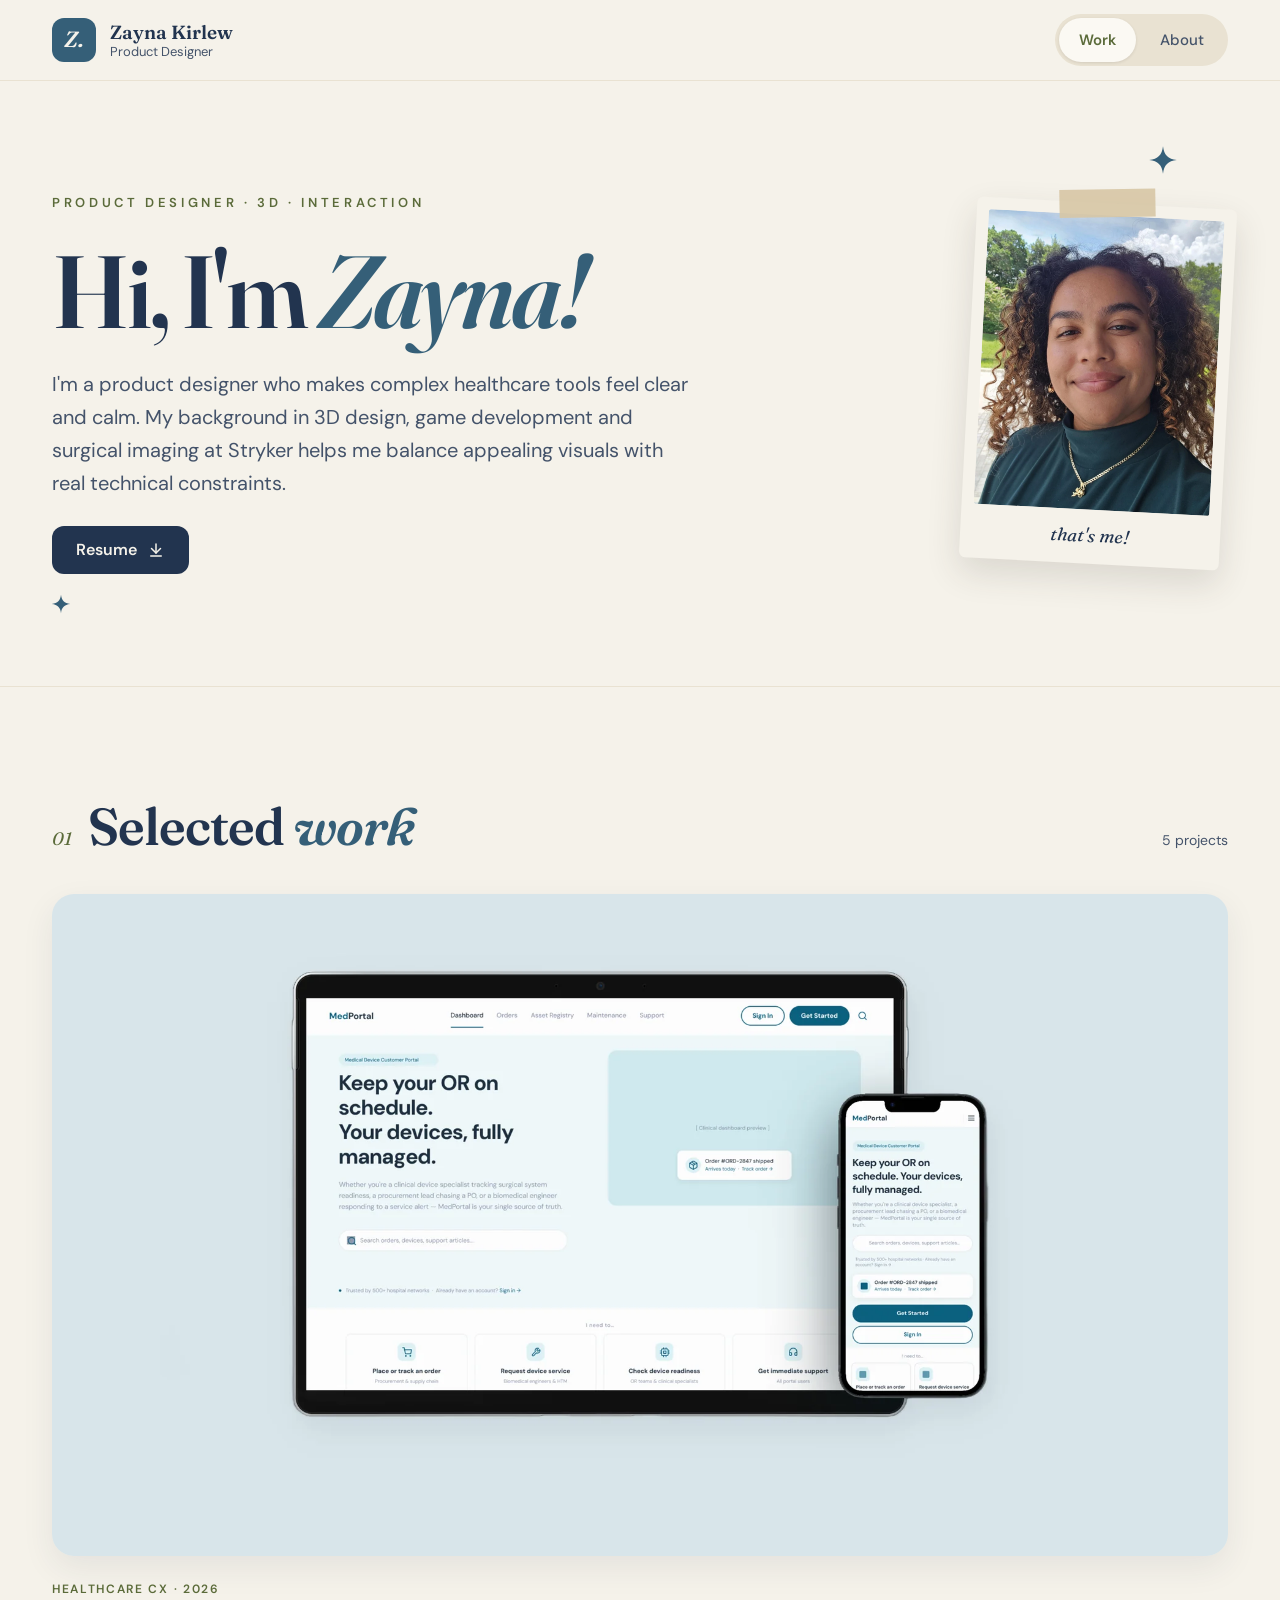
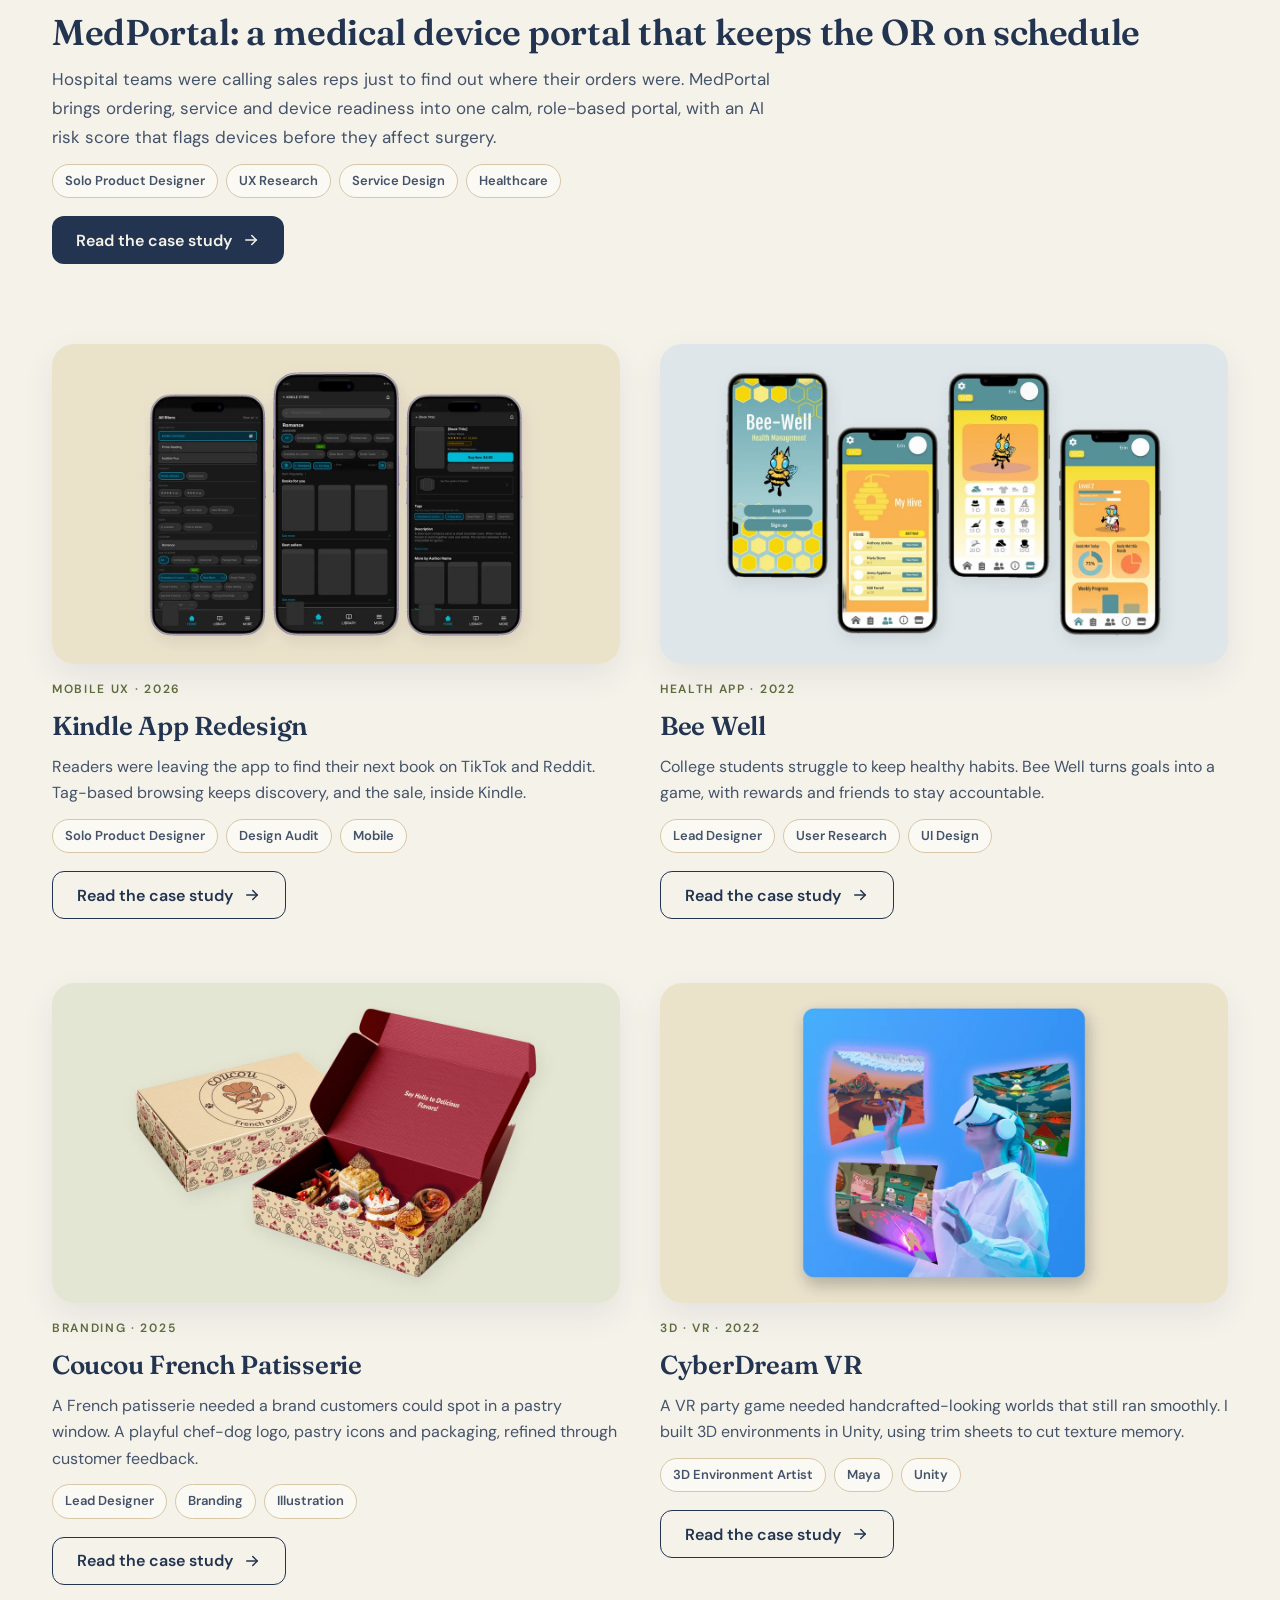
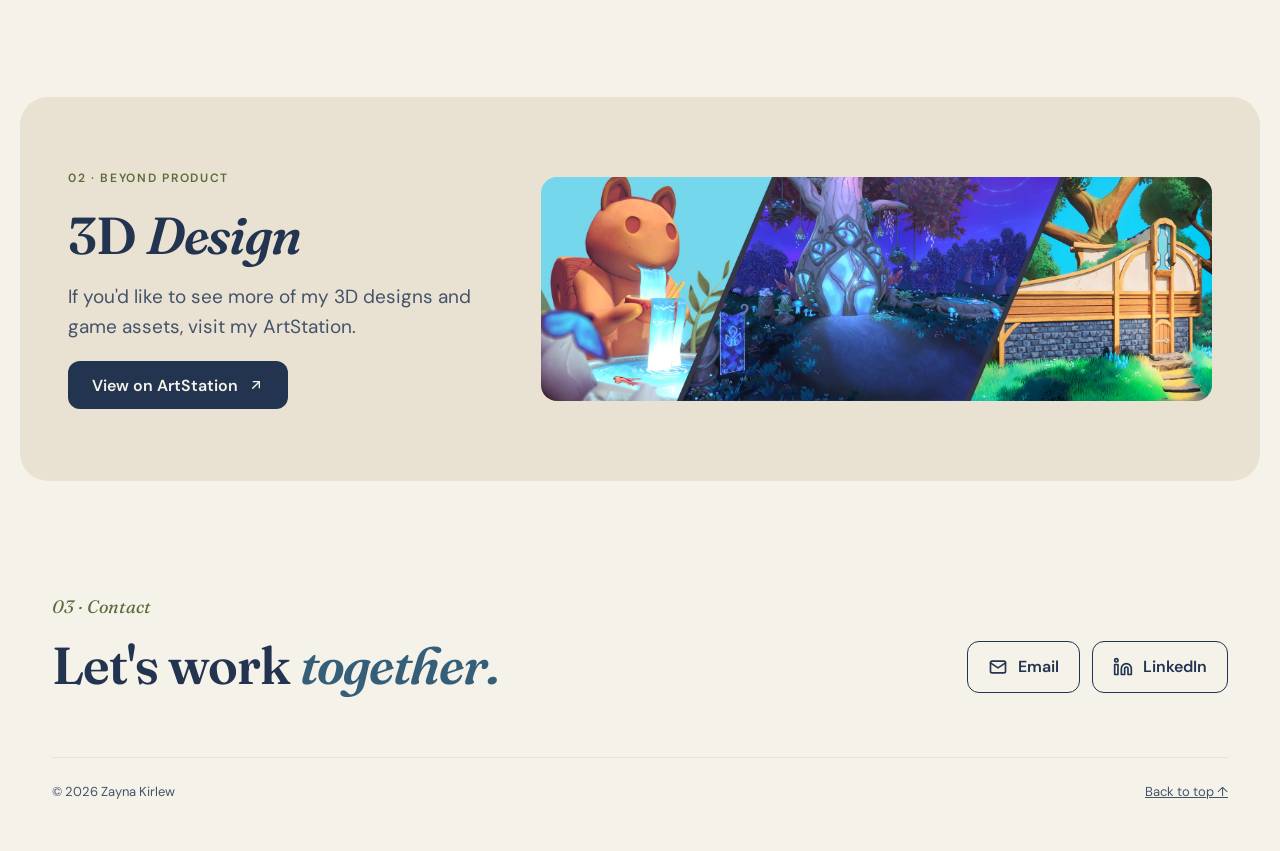
==== commit 9d7d90ac: "Add files via upload" ====
--- a/index.html
+++ b/index.html
@@ -4,7 +4,7 @@
 <meta charset="utf-8">
 <meta name="viewport" content="width=device-width, initial-scale=1">
 <title>Zayna Kirlew · Product Designer</title>
-<meta name="description" content="Zayna Kirlew is a product designer with a background in 3D design and video game development, creating user-centric designs that balance appealing visuals and technical constraints.">
+<meta name="description" content="Zayna Kirlew is a product designer who makes complex healthcare tools feel clear and calm, with a background in 3D design, game development and surgical imaging.">
 <meta property="og:title" content="Zayna Kirlew · Product Designer">
 <meta property="og:description" content="User-centric product design with a 3D and game development background.">
 <meta property="og:type" content="website">
@@ -14,7 +14,7 @@
 <link rel="preconnect" href="https://fonts.googleapis.com">
 <link rel="preconnect" href="https://fonts.gstatic.com" crossorigin>
 <link href="https://fonts.googleapis.com/css2?family=Fraunces:ital,opsz,wght@0,9..144,500;0,9..144,600;1,9..144,500;1,9..144,600&family=DM+Sans:wght@400;500;600;700&display=swap" rel="stylesheet">
-<link rel="stylesheet" href="assets/css/style.css">
+<link rel="stylesheet" href="assets/css/style.css?v=20261021b">
 </head>
 <body>
 <a class="skip" href="#main">Skip to content</a>
@@ -39,15 +39,14 @@
 
   <!-- ===== Hero ===== -->
   <section class="hero" aria-label="Introduction">
-    <svg class="sparkle" aria-hidden="true" width="30" height="30" viewBox="0 0 24 24" style="right:8%;top:64px"><path d="M12 1C12.8 8 16 11.2 23 12C16 12.8 12.8 16 12 23C11.2 16 8 12.8 1 12C8 11.2 11.2 8 12 1Z" fill="#D9573A"/></svg>
-    <svg class="sparkle" aria-hidden="true" width="16" height="16" viewBox="0 0 24 24" style="right:12%;top:120px"><path d="M12 1C12.8 8 16 11.2 23 12C16 12.8 12.8 16 12 23C11.2 16 8 12.8 1 12C8 11.2 11.2 8 12 1Z" fill="#F4B37A"/></svg>
-    <svg class="sparkle" aria-hidden="true" width="20" height="20" viewBox="0 0 24 24" style="left:4%;bottom:72px"><path d="M12 1C12.8 8 16 11.2 23 12C16 12.8 12.8 16 12 23C11.2 16 8 12.8 1 12C8 11.2 11.2 8 12 1Z" fill="#D9573A"/></svg>
-
+    <svg class="sparkle" aria-hidden="true" width="30" height="30" viewBox="0 0 24 24" style="right:8%;top:64px"><path d="M12 1C12.8 8 16 11.2 23 12C16 12.8 12.8 16 12 23C11.2 16 8 12.8 1 12C8 11.2 11.2 8 12 1Z" fill="#355F78"/></svg>
+    <svg class="sparkle" aria-hidden="true" width="16" height="16" viewBox="0 0 24 24" style="right:12%;top:120px"><path d="M12 1C12.8 8 16 11.2 23 12C16 12.8 12.8 16 12 23C11.2 16 8 12.8 1 12C8 11.2 11.2 8 12 1Z" fill="#A9C4D4"/></svg>
+    <svg class="sparkle" aria-hidden="true" width="20" height="20" viewBox="0 0 24 24" style="left:4%;bottom:72px"><path d="M12 1C12.8 8 16 11.2 23 12C16 12.8 12.8 16 12 23C11.2 16 8 12.8 1 12C8 11.2 11.2 8 12 1Z" fill="#355F78"/></svg>
     <div class="wrap">
       <div class="hero-text">
         <p class="kicker">Product Designer · 3D · Interaction</p>
         <h1>Hi, I'm <span class="accent">Zayna!</span></h1>
-        <p class="lead">With a background in 3D Design and Video Game Development, I'm passionate about user-centric designs that balance appealing visuals and technical constraints.</p>
+        <p class="lead">I'm a product designer who makes complex healthcare tools feel clear and calm. My background in 3D design, game development and surgical imaging at Stryker helps me balance appealing visuals with real technical constraints.</p>
         <div>
           <a class="btn btn-primary" href="assets/Zayna-Kirlew-Resume.pdf" target="_blank" rel="noopener">
             Resume
@@ -55,7 +54,6 @@
           </a>
         </div>
       </div>
-
       <figure class="photo">
         <img src="assets/img/zayna.webp" alt="Zayna Kirlew smiling, with curly hair and a green top" width="800" height="1000">
         <figcaption>that's me!</figcaption>
@@ -73,67 +71,52 @@
       <span class="count">5 projects</span>
     </div>
 
-    <div class="work-list">
-      <article class="work-row">
-        <a class="work-media" href="projects/medportal.html" tabindex="-1" aria-hidden="true">
-          <img src="assets/img/thumbs/medportal-sm.webp" alt="" width="1280" height="720">
-        </a>
-        <div class="work-text">
-          <span class="label">Featured · Healthcare CX · 2026</span>
+    <div class="work">
+      <article class="featured">
+        <a class="card-media" href="projects/medportal.html" tabindex="-1" aria-hidden="true"><img src="assets/img/thumbs/medportal.webp" alt="" width="1920" height="1080"></a>
+        <div class="featured-text">
+          <span class="label">Healthcare CX · 2026</span>
           <h3><a href="projects/medportal.html">MedPortal: a medical device portal that keeps the OR on schedule</a></h3>
-          <p>A high-fidelity customer portal that unifies ordering, service and asset readiness, with role-based dashboards and an AI risk score that flags at-risk devices before they affect surgery.</p>
+          <p>Hospital teams were calling sales reps just to find out where their orders were. MedPortal brings ordering, service and device readiness into one calm, role-based portal, with an AI risk score that flags devices before they affect surgery.</p>
           <ul class="tags" aria-label="Project tags"><li>Solo Product Designer</li><li>UX Research</li><li>Service Design</li><li>Healthcare</li></ul>
-          <a class="btn btn-primary" href="projects/medportal.html">View case study <svg aria-hidden="true" width="18" height="18" viewBox="0 0 24 24" fill="none" stroke="currentColor" stroke-width="2" stroke-linecap="round" stroke-linejoin="round"><path d="M5 12h14"/><path d="M13 6l6 6-6 6"/></svg></a>
+          <a class="btn btn-primary btn-case" href="projects/medportal.html" aria-label="Read the MedPortal case study">Read the case study <svg aria-hidden="true" width="18" height="18" viewBox="0 0 24 24" fill="none" stroke="currentColor" stroke-width="2" stroke-linecap="round" stroke-linejoin="round"><path d="M5 12h14"/><path d="M13 6l6 6-6 6"/></svg></a>
         </div>
       </article>
-      <article class="work-row">
-        <a class="work-media" href="projects/kindle.html" tabindex="-1" aria-hidden="true">
-          <img src="assets/img/thumbs/kindle-sm.webp" alt="" width="1280" height="720" loading="lazy">
-        </a>
-        <div class="work-text">
+
+      <div class="card-grid">
+        <article class="card-project">
+          <a class="card-media" href="projects/kindle.html" tabindex="-1" aria-hidden="true"><img src="assets/img/thumbs/kindle-sm.webp" alt="" width="1280" height="720" loading="lazy"></a>
           <span class="label">Mobile UX · 2026</span>
-          <h3><a href="projects/kindle.html">Kindle App Redesign: browse books by tag, not just genre</a></h3>
-          <p>A redesign of the Kindle app's filtering system that brings the tags readers already use, like “enemies to lovers,” into the app, with multi-select filters and result counts on every tag.</p>
-          <ul class="tags" aria-label="Project tags"><li>Solo Product Designer</li><li>Design Audit</li><li>AI-assisted Workflow</li><li>Mobile</li></ul>
-          <a class="btn btn-primary" href="projects/kindle.html">View case study <svg aria-hidden="true" width="18" height="18" viewBox="0 0 24 24" fill="none" stroke="currentColor" stroke-width="2" stroke-linecap="round" stroke-linejoin="round"><path d="M5 12h14"/><path d="M13 6l6 6-6 6"/></svg></a>
-        </div>
-      </article>
-      <article class="work-row">
-        <a class="work-media" href="projects/coucou.html" tabindex="-1" aria-hidden="true">
-          <img src="assets/img/thumbs/coucou-sm.webp" alt="" width="1280" height="720" loading="lazy">
-        </a>
-        <div class="work-text">
+          <h3><a href="projects/kindle.html">Kindle App Redesign</a></h3>
+          <p>Readers were leaving the app to find their next book on TikTok and Reddit. Tag-based browsing keeps discovery, and the sale, inside Kindle.</p>
+          <ul class="tags" aria-label="Project tags"><li>Solo Product Designer</li><li>Design Audit</li><li>Mobile</li></ul>
+          <a class="btn btn-outline btn-case" href="projects/kindle.html" aria-label="Read the Kindle App Redesign case study">Read the case study <svg aria-hidden="true" width="18" height="18" viewBox="0 0 24 24" fill="none" stroke="currentColor" stroke-width="2" stroke-linecap="round" stroke-linejoin="round"><path d="M5 12h14"/><path d="M13 6l6 6-6 6"/></svg></a>
+        </article>
+        <article class="card-project">
+          <a class="card-media" href="projects/bee-well.html" tabindex="-1" aria-hidden="true"><img src="assets/img/thumbs/beewell-sm.webp" alt="" width="1280" height="720" loading="lazy"></a>
+          <span class="label">Health app · 2022</span>
+          <h3><a href="projects/bee-well.html">Bee Well</a></h3>
+          <p>College students struggle to keep healthy habits. Bee Well turns goals into a game, with rewards and friends to stay accountable.</p>
+          <ul class="tags" aria-label="Project tags"><li>Lead Designer</li><li>User Research</li><li>UI Design</li></ul>
+          <a class="btn btn-outline btn-case" href="projects/bee-well.html" aria-label="Read the Bee Well case study">Read the case study <svg aria-hidden="true" width="18" height="18" viewBox="0 0 24 24" fill="none" stroke="currentColor" stroke-width="2" stroke-linecap="round" stroke-linejoin="round"><path d="M5 12h14"/><path d="M13 6l6 6-6 6"/></svg></a>
+        </article>
+        <article class="card-project">
+          <a class="card-media" href="projects/coucou.html" tabindex="-1" aria-hidden="true"><img src="assets/img/thumbs/coucou-sm.webp" alt="" width="1280" height="720" loading="lazy"></a>
           <span class="label">Branding · 2025</span>
-          <h3><a href="projects/coucou.html">Coucou: brand identity for a French patisserie</a></h3>
-          <p>Logo, color palette, illustrated pastry icons and packaging for a French bakery, shaped by two rounds of customer feedback and tested against WCAG contrast standards.</p>
-          <ul class="tags" aria-label="Project tags"><li>Lead Designer</li><li>Branding</li><li>Logo Design</li><li>Illustration</li></ul>
-          <a class="btn btn-primary" href="projects/coucou.html">View case study <svg aria-hidden="true" width="18" height="18" viewBox="0 0 24 24" fill="none" stroke="currentColor" stroke-width="2" stroke-linecap="round" stroke-linejoin="round"><path d="M5 12h14"/><path d="M13 6l6 6-6 6"/></svg></a>
-        </div>
-      </article>
-      <article class="work-row">
-        <a class="work-media" href="projects/bee-well.html" tabindex="-1" aria-hidden="true">
-          <img src="assets/img/thumbs/beewell-sm.webp" alt="" width="1280" height="720" loading="lazy">
-        </a>
-        <div class="work-text">
-          <span class="label">Health app · 2022</span>
-          <h3><a href="projects/bee-well.html">Bee Well: gamifying healthy habits for young adults</a></h3>
-          <p>A health management app that helps college students set realistic goals, earn rewards and stay accountable with friends, grounded in user interviews and personas.</p>
-          <ul class="tags" aria-label="Project tags"><li>Lead Designer</li><li>User Research</li><li>UI Design</li><li>Team of 5</li></ul>
-          <a class="btn btn-primary" href="projects/bee-well.html">View case study <svg aria-hidden="true" width="18" height="18" viewBox="0 0 24 24" fill="none" stroke="currentColor" stroke-width="2" stroke-linecap="round" stroke-linejoin="round"><path d="M5 12h14"/><path d="M13 6l6 6-6 6"/></svg></a>
-        </div>
-      </article>
-      <article class="work-row">
-        <a class="work-media" href="projects/cyberdream.html" tabindex="-1" aria-hidden="true">
-          <img src="assets/img/thumbs/cyberdream-sm.webp" alt="" width="1280" height="720" loading="lazy">
-        </a>
-        <div class="work-text">
+          <h3><a href="projects/coucou.html">Coucou French Patisserie</a></h3>
+          <p>A French patisserie needed a brand customers could spot in a pastry window. A playful chef-dog logo, pastry icons and packaging, refined through customer feedback.</p>
+          <ul class="tags" aria-label="Project tags"><li>Lead Designer</li><li>Branding</li><li>Illustration</li></ul>
+          <a class="btn btn-outline btn-case" href="projects/coucou.html" aria-label="Read the Coucou French Patisserie case study">Read the case study <svg aria-hidden="true" width="18" height="18" viewBox="0 0 24 24" fill="none" stroke="currentColor" stroke-width="2" stroke-linecap="round" stroke-linejoin="round"><path d="M5 12h14"/><path d="M13 6l6 6-6 6"/></svg></a>
+        </article>
+        <article class="card-project">
+          <a class="card-media" href="projects/cyberdream.html" tabindex="-1" aria-hidden="true"><img src="assets/img/thumbs/cyberdream-sm.webp" alt="" width="1280" height="720" loading="lazy"></a>
           <span class="label">3D · VR · 2022</span>
-          <h3><a href="projects/cyberdream.html">CyberDream: 3D environments for a VR party game</a></h3>
-          <p>Modeled and textured handcrafted-style 3D assets in Unity during a four-month internship, using trim sheets and lightmap UVs to keep the game running smoothly.</p>
-          <ul class="tags" aria-label="Project tags"><li>3D Environment Artist</li><li>Maya</li><li>Substance Painter</li><li>Unity</li></ul>
-          <a class="btn btn-primary" href="projects/cyberdream.html">View case study <svg aria-hidden="true" width="18" height="18" viewBox="0 0 24 24" fill="none" stroke="currentColor" stroke-width="2" stroke-linecap="round" stroke-linejoin="round"><path d="M5 12h14"/><path d="M13 6l6 6-6 6"/></svg></a>
-        </div>
-      </article>
+          <h3><a href="projects/cyberdream.html">CyberDream VR</a></h3>
+          <p>A VR party game needed handcrafted-looking worlds that still ran smoothly. I built 3D environments in Unity, using trim sheets to cut texture memory.</p>
+          <ul class="tags" aria-label="Project tags"><li>3D Environment Artist</li><li>Maya</li><li>Unity</li></ul>
+          <a class="btn btn-outline btn-case" href="projects/cyberdream.html" aria-label="Read the CyberDream VR case study">Read the case study <svg aria-hidden="true" width="18" height="18" viewBox="0 0 24 24" fill="none" stroke="currentColor" stroke-width="2" stroke-linecap="round" stroke-linejoin="round"><path d="M5 12h14"/><path d="M13 6l6 6-6 6"/></svg></a>
+        </article>
+      </div>
     </div>
   </section>
 
@@ -144,13 +127,13 @@
         <span class="label">02 · Beyond product</span>
         <h2 id="more-title" class="h2">3D <em>Design</em></h2>
         <p>If you'd like to see more of my 3D designs and game assets, visit my ArtStation.</p>
-        <a class="btn btn-light" href="https://zkirlew.artstation.com" target="_blank" rel="noopener" style="align-self:flex-start">
+        <a class="btn btn-primary" href="https://zkirlew.artstation.com" target="_blank" rel="noopener" style="align-self:flex-start">
           View on ArtStation
           <svg aria-hidden="true" width="16" height="16" viewBox="0 0 24 24" fill="none" stroke="currentColor" stroke-width="2" stroke-linecap="round" stroke-linejoin="round"><path d="M7 17L17 7"/><path d="M8 7h9v9"/></svg>
         </a>
       </div>
       <a class="band-img" href="https://zkirlew.artstation.com" target="_blank" rel="noopener" aria-label="ArtStation portfolio">
-        <img src="assets/img/covers/artstation.webp" alt="Three stylised 3D scenes: a squirrel fountain, a glowing forest tree, and a timber cottage" width="1920" height="640" loading="lazy">
+        <img src="assets/img/covers/artstation.webp" alt="Three stylised 3D scenes: a squirrel fountain, a glowing forest tree and a timber cottage" width="1920" height="640" loading="lazy">
       </a>
     </div>
   </section>
@@ -181,6 +164,6 @@
   </div>
 </footer>
 
-<script src="assets/js/main.js"></script>
+<script src="assets/js/main.js?v=20261021b"></script>
 </body>
 </html>
--- a/assets/css/style.css
+++ b/assets/css/style.css
@@ -368,3 +368,73 @@
 .cs-section > header .label + h2 { margin-top: 2px; }
 .cs-trio { display: grid; grid-template-columns: repeat(auto-fit, minmax(min(100%, 320px), 1fr)); gap: 24px; }
 .cs-sources { margin: -40px 0 0; max-width: 900px; }
+
+/* ==========================================================
+   Theme: Olive you, navy (design 12)
+   ========================================================== */
+:root {
+  --cream: #F5F2EA;        /* page */
+  --paper: #FBF9F3;        /* cards, tag fill */
+  --grid: #E9E2D2;
+  --line: #E9E2D2;         /* borders, dividers */
+  --chip: #E9E2D2;
+  --ink: #22344F;          /* navy: headings, buttons */
+  --body: #44536A;         /* slate: body text */
+  --muted: #44536A;
+  --coral: #355F78;        /* sea blue: accent words */
+  --coral-text: #355F78;
+  --olive-text: #5B6B3A;   /* olive: labels, numbers */
+  --olive: #22344F;
+  --olive-dark: #22344F;
+  --peach: #A9C4D4;
+  --peach-light: #DCE3CC;
+  --sand: #D8C7A6;
+  --sage-light: #DCE3CC;
+  --on-olive: #F5F2EA;
+}
+.site-header { background: rgba(245,242,234,.92); }
+.brand-mark { background: var(--coral); color: var(--cream); }
+.nav a[aria-current="page"] { color: var(--olive-text); }
+.nav a:hover { color: var(--coral); }
+.kicker, .label, .num, .fact dt, .persona .role + p::before { color: var(--olive-text); }
+.btn-primary { background: var(--ink); color: var(--cream); box-shadow: none; }
+.btn-primary:hover { background: #2D4566; color: var(--cream); }
+.btn-outline:hover { background: var(--ink); color: var(--cream); }
+.photo { background: var(--cream); }
+.photo::before { background: rgba(216,199,166,.9); }
+.photo figcaption { color: var(--ink); }
+.accent { color: var(--coral); }
+.back { color: var(--coral); }
+.quote::before { color: var(--sand); }
+.result strong { color: var(--coral); }
+.cs-wide .zoom, .cs-img .zoom { color: var(--coral); }
+
+/* work section */
+.work { display: flex; flex-direction: column; gap: clamp(56px, 7vw, 80px); }
+.card-media { display: block; border-radius: 22px; overflow: hidden; box-shadow: 0 12px 32px rgba(34,52,79,.08); transition: transform .25s ease, box-shadow .25s ease; }
+.card-media img { width: 100%; height: auto; aspect-ratio: 16 / 9; object-fit: cover; }
+.featured:hover .card-media, .card-project:hover .card-media { transform: translateY(-4px); box-shadow: 0 18px 40px rgba(34,52,79,.14); }
+.featured { display: flex; flex-direction: column; gap: 24px; }
+.featured-text, .card-project { display: flex; flex-direction: column; align-items: flex-start; gap: 12px; }
+.featured h3, .card-project h3 { margin: 0; font-family: var(--serif); font-weight: 600; line-height: 1.18; letter-spacing: -.01em; }
+.featured h3 { font-size: clamp(28px, 2.8vw, 36px); }
+.card-project h3 { font-size: 26px; }
+.featured h3 a, .card-project h3 a { color: var(--ink); text-decoration: none; }
+.featured h3 a:hover, .card-project h3 a:hover { color: var(--coral); }
+.featured p { margin: 0; max-width: 720px; font-size: 17px; line-height: 1.7; color: var(--body); }
+.card-project p { margin: 0; font-size: 16px; line-height: 1.65; color: var(--body); }
+.card-grid { display: grid; grid-template-columns: repeat(auto-fit, minmax(min(100%, 420px), 1fr)); gap: 64px 40px; }
+.card-project .card-media { align-self: stretch; margin-bottom: 4px; }
+.tags { list-style: none; margin: 0; padding: 0; display: flex; flex-wrap: wrap; gap: 8px; }
+.tags li { font-size: 13px; font-weight: 600; padding: 6px 12px; border-radius: 999px; border: 1.5px solid var(--sand); color: var(--body); background: var(--paper); }
+.btn-case { margin-top: 6px; min-height: 48px; padding: 0 24px; font-size: 16px; }
+
+/* 3D band: light sand, stays secondary */
+.band { background-color: #E9E2D2; background-image: none; color: var(--ink); }
+.band .label { color: var(--olive-text); }
+.band .h2 { color: var(--ink); }
+.band p { color: var(--body); }
+
+/* callouts on case studies */
+.callout { background: var(--ink); }
+.callout .label { color: var(--sand); }
